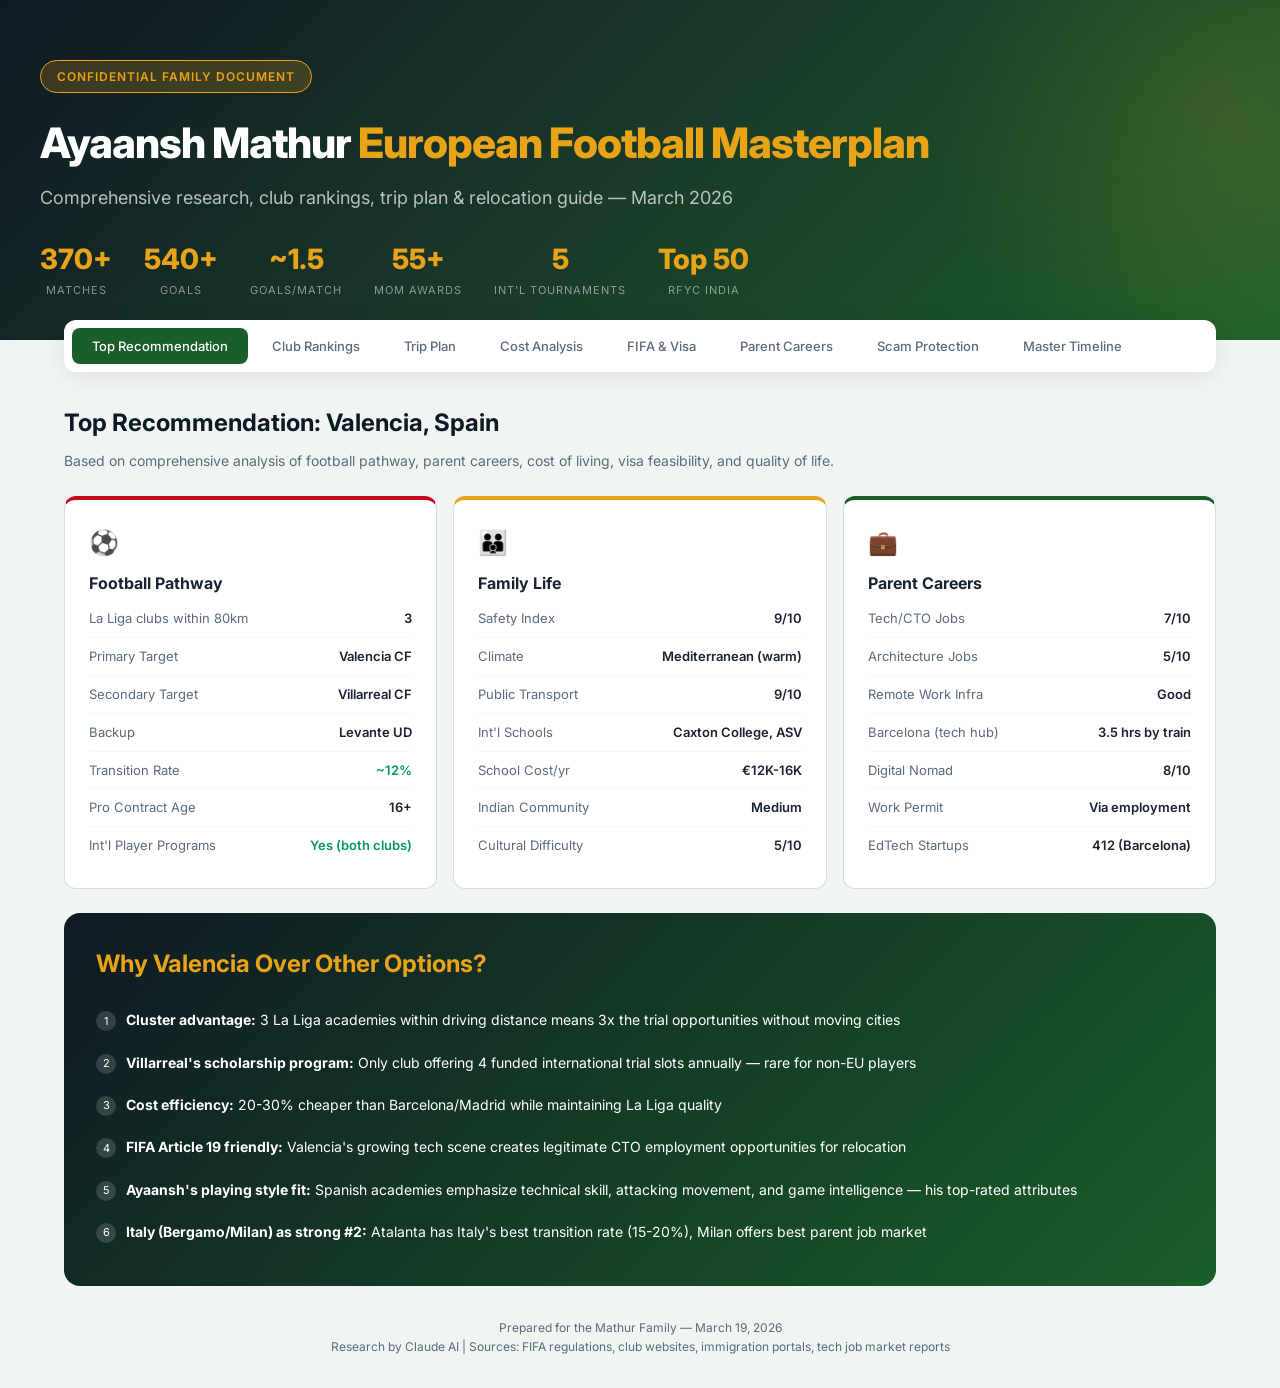
==== ayaansh-european-football-masterplan.html @ f7f243f3 "Add European Football Masterplan - comprehensive research & action plan Interactive HTML dashboard w" ====
<!DOCTYPE html>
<html lang="en">
<head>
<meta charset="UTF-8">
<meta name="viewport" content="width=device-width, initial-scale=1.0">
<title>Ayaansh Mathur - European Football Masterplan 2026</title>
<style>
  @import url('https://fonts.googleapis.com/css2?family=Inter:wght@300;400;500;600;700;800&display=swap');

  :root {
    --primary: #1a5f2a;
    --primary-light: #2d8a42;
    --accent: #e8a317;
    --accent-light: #f5c842;
    --dark: #0f1923;
    --card-bg: #ffffff;
    --bg: #f0f4f3;
    --text: #1a2332;
    --text-muted: #5a6b7d;
    --border: #d4dde6;
    --spain: #c60b1e;
    --italy: #009246;
    --tier1: #1a5f2a;
    --tier2: #2563eb;
    --tier3: #7c3aed;
    --warning: #dc2626;
    --success: #059669;
  }

  * { margin: 0; padding: 0; box-sizing: border-box; }

  body {
    font-family: 'Inter', sans-serif;
    background: var(--bg);
    color: var(--text);
    line-height: 1.6;
  }

  .hero {
    background: linear-gradient(135deg, var(--dark) 0%, #1a3a2a 50%, var(--primary) 100%);
    color: white;
    padding: 60px 40px 40px;
    position: relative;
    overflow: hidden;
  }

  .hero::before {
    content: '';
    position: absolute;
    top: -50%;
    right: -20%;
    width: 600px;
    height: 600px;
    background: radial-gradient(circle, rgba(232,163,23,0.15) 0%, transparent 70%);
    border-radius: 50%;
  }

  .hero-content {
    max-width: 1200px;
    margin: 0 auto;
    position: relative;
    z-index: 1;
  }

  .hero-badge {
    display: inline-block;
    background: rgba(232,163,23,0.2);
    border: 1px solid var(--accent);
    color: var(--accent);
    padding: 6px 16px;
    border-radius: 20px;
    font-size: 12px;
    font-weight: 600;
    letter-spacing: 1px;
    text-transform: uppercase;
    margin-bottom: 16px;
  }

  .hero h1 {
    font-size: 42px;
    font-weight: 800;
    margin-bottom: 8px;
    letter-spacing: -1px;
  }

  .hero h1 span { color: var(--accent); }

  .hero-subtitle {
    font-size: 18px;
    color: rgba(255,255,255,0.7);
    margin-bottom: 24px;
  }

  .hero-stats {
    display: flex;
    gap: 32px;
    flex-wrap: wrap;
  }

  .hero-stat {
    text-align: center;
  }

  .hero-stat .number {
    font-size: 28px;
    font-weight: 800;
    color: var(--accent);
  }

  .hero-stat .label {
    font-size: 11px;
    text-transform: uppercase;
    letter-spacing: 1px;
    color: rgba(255,255,255,0.5);
  }

  .container {
    max-width: 1200px;
    margin: 0 auto;
    padding: 0 24px;
  }

  .nav-tabs {
    display: flex;
    gap: 4px;
    background: white;
    padding: 8px;
    border-radius: 12px;
    margin: -20px auto 32px;
    max-width: 1200px;
    box-shadow: 0 4px 24px rgba(0,0,0,0.08);
    overflow-x: auto;
    position: relative;
    z-index: 2;
  }

  .nav-tab {
    padding: 10px 20px;
    border-radius: 8px;
    border: none;
    background: transparent;
    cursor: pointer;
    font-family: inherit;
    font-size: 13px;
    font-weight: 500;
    color: var(--text-muted);
    white-space: nowrap;
    transition: all 0.2s;
  }

  .nav-tab:hover { background: var(--bg); }
  .nav-tab.active { background: var(--primary); color: white; }

  .tab-content { display: none; }
  .tab-content.active { display: block; }

  .section-title {
    font-size: 24px;
    font-weight: 700;
    margin-bottom: 8px;
    color: var(--dark);
  }

  .section-desc {
    color: var(--text-muted);
    margin-bottom: 24px;
    font-size: 14px;
  }

  .card {
    background: var(--card-bg);
    border-radius: 12px;
    padding: 24px;
    margin-bottom: 16px;
    border: 1px solid var(--border);
    transition: box-shadow 0.2s;
  }

  .card:hover { box-shadow: 0 4px 16px rgba(0,0,0,0.06); }

  .club-card {
    display: grid;
    grid-template-columns: auto 1fr auto;
    gap: 20px;
    align-items: start;
  }

  .club-rank {
    width: 48px;
    height: 48px;
    border-radius: 12px;
    display: flex;
    align-items: center;
    justify-content: center;
    font-weight: 800;
    font-size: 20px;
    color: white;
    flex-shrink: 0;
  }

  .tier1 .club-rank { background: var(--tier1); }
  .tier2 .club-rank { background: var(--tier2); }
  .tier3 .club-rank { background: var(--tier3); }

  .club-info h3 {
    font-size: 18px;
    font-weight: 700;
    margin-bottom: 4px;
  }

  .club-meta {
    display: flex;
    gap: 16px;
    flex-wrap: wrap;
    margin-top: 8px;
  }

  .club-tag {
    font-size: 11px;
    padding: 4px 10px;
    border-radius: 6px;
    font-weight: 500;
  }

  .tag-spain { background: #fef2f2; color: var(--spain); }
  .tag-italy { background: #f0fdf4; color: var(--italy); }
  .tag-portugal { background: #eff6ff; color: #1e40af; }
  .tag-netherlands { background: #fef3c7; color: #92400e; }
  .tag-germany { background: #f5f3ff; color: #5b21b6; }

  .tag-transition { background: #ecfdf5; color: #065f46; border: 1px solid #a7f3d0; }
  .tag-fees { background: #eff6ff; color: #1e40af; border: 1px solid #bfdbfe; }
  .tag-status { background: #fefce8; color: #854d0e; border: 1px solid #fde68a; }

  .club-actions {
    display: flex;
    flex-direction: column;
    gap: 6px;
    align-items: flex-end;
  }

  .btn-contact {
    padding: 8px 16px;
    border-radius: 8px;
    border: none;
    font-size: 12px;
    font-weight: 600;
    cursor: pointer;
    font-family: inherit;
  }

  .btn-primary { background: var(--primary); color: white; }
  .btn-outline { background: transparent; border: 1px solid var(--border); color: var(--text); }

  .timeline {
    position: relative;
    padding-left: 32px;
  }

  .timeline::before {
    content: '';
    position: absolute;
    left: 11px;
    top: 0;
    bottom: 0;
    width: 2px;
    background: var(--border);
  }

  .timeline-item {
    position: relative;
    margin-bottom: 24px;
    padding: 16px 20px;
    background: white;
    border-radius: 10px;
    border: 1px solid var(--border);
  }

  .timeline-item::before {
    content: '';
    position: absolute;
    left: -27px;
    top: 20px;
    width: 12px;
    height: 12px;
    border-radius: 50%;
    background: var(--primary);
    border: 2px solid white;
    box-shadow: 0 0 0 2px var(--primary);
  }

  .timeline-item.current::before { background: var(--accent); box-shadow: 0 0 0 2px var(--accent); }
  .timeline-item.future::before { background: var(--border); box-shadow: 0 0 0 2px var(--border); }

  .timeline-date {
    font-size: 11px;
    font-weight: 600;
    color: var(--primary);
    text-transform: uppercase;
    letter-spacing: 1px;
    margin-bottom: 4px;
  }

  .timeline-item.current .timeline-date { color: var(--accent); }

  .trip-day {
    display: grid;
    grid-template-columns: 80px 1fr;
    gap: 16px;
    padding: 12px 0;
    border-bottom: 1px solid #f0f0f0;
  }

  .trip-day:last-child { border-bottom: none; }

  .day-label {
    font-weight: 700;
    font-size: 13px;
    color: var(--primary);
  }

  .day-label.spain { color: var(--spain); }
  .day-label.italy { color: var(--italy); }

  .comparison-grid {
    display: grid;
    grid-template-columns: repeat(auto-fit, minmax(300px, 1fr));
    gap: 16px;
  }

  .comparison-card {
    background: white;
    border-radius: 12px;
    padding: 24px;
    border: 1px solid var(--border);
  }

  .comparison-card h3 {
    font-size: 16px;
    margin-bottom: 4px;
  }

  .comparison-card .country-flag {
    font-size: 24px;
    margin-bottom: 8px;
  }

  .metric-row {
    display: flex;
    justify-content: space-between;
    padding: 8px 0;
    border-bottom: 1px solid #f8f8f8;
    font-size: 13px;
  }

  .metric-row:last-child { border-bottom: none; }

  .metric-label { color: var(--text-muted); }
  .metric-value { font-weight: 600; }

  .scam-card {
    padding: 16px 20px;
    border-radius: 10px;
    margin-bottom: 12px;
  }

  .scam-red {
    background: #fef2f2;
    border-left: 4px solid #dc2626;
  }

  .scam-green {
    background: #f0fdf4;
    border-left: 4px solid #059669;
  }

  .scam-card h4 {
    font-size: 14px;
    margin-bottom: 6px;
  }

  .scam-card p { font-size: 13px; color: var(--text-muted); }

  .verdict-box {
    background: linear-gradient(135deg, var(--dark) 0%, var(--primary) 100%);
    color: white;
    padding: 32px;
    border-radius: 16px;
    margin-top: 24px;
  }

  .verdict-box h2 {
    font-size: 24px;
    margin-bottom: 16px;
    color: var(--accent);
  }

  .checklist-item {
    display: flex;
    align-items: flex-start;
    gap: 10px;
    padding: 10px 0;
    font-size: 14px;
  }

  .checklist-item .check {
    width: 20px;
    height: 20px;
    border-radius: 50%;
    background: rgba(255,255,255,0.15);
    display: flex;
    align-items: center;
    justify-content: center;
    font-size: 11px;
    flex-shrink: 0;
    margin-top: 2px;
  }

  .cost-bar {
    height: 8px;
    background: #e5e7eb;
    border-radius: 4px;
    margin-top: 4px;
    overflow: hidden;
  }

  .cost-bar-fill {
    height: 100%;
    border-radius: 4px;
    transition: width 0.5s;
  }

  .footer {
    text-align: center;
    padding: 32px;
    color: var(--text-muted);
    font-size: 12px;
  }

  @media (max-width: 768px) {
    .hero { padding: 32px 20px 24px; }
    .hero h1 { font-size: 28px; }
    .nav-tabs { margin: -16px 12px 24px; }
    .club-card { grid-template-columns: 1fr; }
    .club-actions { flex-direction: row; align-items: center; }
    .comparison-grid { grid-template-columns: 1fr; }
  }
</style>
</head>
<body>

<div class="hero">
  <div class="hero-content">
    <div class="hero-badge">Confidential Family Document</div>
    <h1>Ayaansh Mathur <span>European Football Masterplan</span></h1>
    <p class="hero-subtitle">Comprehensive research, club rankings, trip plan & relocation guide &mdash; March 2026</p>
    <div class="hero-stats">
      <div class="hero-stat"><div class="number">370+</div><div class="label">Matches</div></div>
      <div class="hero-stat"><div class="number">540+</div><div class="label">Goals</div></div>
      <div class="hero-stat"><div class="number">~1.5</div><div class="label">Goals/Match</div></div>
      <div class="hero-stat"><div class="number">55+</div><div class="label">MoM Awards</div></div>
      <div class="hero-stat"><div class="number">5</div><div class="label">Int'l Tournaments</div></div>
      <div class="hero-stat"><div class="number">Top 50</div><div class="label">RFYC India</div></div>
    </div>
  </div>
</div>

<div class="container">
  <div class="nav-tabs">
    <button class="nav-tab active" onclick="showTab('recommendation')">Top Recommendation</button>
    <button class="nav-tab" onclick="showTab('clubs')">Club Rankings</button>
    <button class="nav-tab" onclick="showTab('trip')">Trip Plan</button>
    <button class="nav-tab" onclick="showTab('costs')">Cost Analysis</button>
    <button class="nav-tab" onclick="showTab('legal')">FIFA & Visa</button>
    <button class="nav-tab" onclick="showTab('parents')">Parent Careers</button>
    <button class="nav-tab" onclick="showTab('scams')">Scam Protection</button>
    <button class="nav-tab" onclick="showTab('timeline')">Master Timeline</button>
  </div>

  <!-- TAB: RECOMMENDATION -->
  <div id="recommendation" class="tab-content active">
    <h2 class="section-title">Top Recommendation: Valencia, Spain</h2>
    <p class="section-desc">Based on comprehensive analysis of football pathway, parent careers, cost of living, visa feasibility, and quality of life.</p>

    <div class="comparison-grid">
      <div class="comparison-card" style="border-top: 4px solid var(--spain);">
        <div class="country-flag">&#9917;</div>
        <h3>Football Pathway</h3>
        <div class="metric-row"><span class="metric-label">La Liga clubs within 80km</span><span class="metric-value">3</span></div>
        <div class="metric-row"><span class="metric-label">Primary Target</span><span class="metric-value">Valencia CF</span></div>
        <div class="metric-row"><span class="metric-label">Secondary Target</span><span class="metric-value">Villarreal CF</span></div>
        <div class="metric-row"><span class="metric-label">Backup</span><span class="metric-value">Levante UD</span></div>
        <div class="metric-row"><span class="metric-label">Transition Rate</span><span class="metric-value" style="color:var(--success)">~12%</span></div>
        <div class="metric-row"><span class="metric-label">Pro Contract Age</span><span class="metric-value">16+</span></div>
        <div class="metric-row"><span class="metric-label">Int'l Player Programs</span><span class="metric-value" style="color:var(--success)">Yes (both clubs)</span></div>
      </div>

      <div class="comparison-card" style="border-top: 4px solid var(--accent);">
        <div class="country-flag">&#128106;</div>
        <h3>Family Life</h3>
        <div class="metric-row"><span class="metric-label">Safety Index</span><span class="metric-value">9/10</span></div>
        <div class="metric-row"><span class="metric-label">Climate</span><span class="metric-value">Mediterranean (warm)</span></div>
        <div class="metric-row"><span class="metric-label">Public Transport</span><span class="metric-value">9/10</span></div>
        <div class="metric-row"><span class="metric-label">Int'l Schools</span><span class="metric-value">Caxton College, ASV</span></div>
        <div class="metric-row"><span class="metric-label">School Cost/yr</span><span class="metric-value">&euro;12K-16K</span></div>
        <div class="metric-row"><span class="metric-label">Indian Community</span><span class="metric-value">Medium</span></div>
        <div class="metric-row"><span class="metric-label">Cultural Difficulty</span><span class="metric-value">5/10</span></div>
      </div>

      <div class="comparison-card" style="border-top: 4px solid var(--primary);">
        <div class="country-flag">&#128188;</div>
        <h3>Parent Careers</h3>
        <div class="metric-row"><span class="metric-label">Tech/CTO Jobs</span><span class="metric-value">7/10</span></div>
        <div class="metric-row"><span class="metric-label">Architecture Jobs</span><span class="metric-value">5/10</span></div>
        <div class="metric-row"><span class="metric-label">Remote Work Infra</span><span class="metric-value">Good</span></div>
        <div class="metric-row"><span class="metric-label">Barcelona (tech hub)</span><span class="metric-value">3.5 hrs by train</span></div>
        <div class="metric-row"><span class="metric-label">Digital Nomad</span><span class="metric-value">8/10</span></div>
        <div class="metric-row"><span class="metric-label">Work Permit</span><span class="metric-value">Via employment</span></div>
        <div class="metric-row"><span class="metric-label">EdTech Startups</span><span class="metric-value">412 (Barcelona)</span></div>
      </div>
    </div>

    <div class="verdict-box">
      <h2>Why Valencia Over Other Options?</h2>
      <div class="checklist-item"><span class="check">1</span><span><strong>Cluster advantage:</strong> 3 La Liga academies within driving distance means 3x the trial opportunities without moving cities</span></div>
      <div class="checklist-item"><span class="check">2</span><span><strong>Villarreal's scholarship program:</strong> Only club offering 4 funded international trial slots annually &mdash; rare for non-EU players</span></div>
      <div class="checklist-item"><span class="check">3</span><span><strong>Cost efficiency:</strong> 20-30% cheaper than Barcelona/Madrid while maintaining La Liga quality</span></div>
      <div class="checklist-item"><span class="check">4</span><span><strong>FIFA Article 19 friendly:</strong> Valencia's growing tech scene creates legitimate CTO employment opportunities for relocation</span></div>
      <div class="checklist-item"><span class="check">5</span><span><strong>Ayaansh's playing style fit:</strong> Spanish academies emphasize technical skill, attacking movement, and game intelligence &mdash; his top-rated attributes</span></div>
      <div class="checklist-item"><span class="check">6</span><span><strong>Italy (Bergamo/Milan) as strong #2:</strong> Atalanta has Italy's best transition rate (15-20%), Milan offers best parent job market</span></div>
    </div>
  </div>

  <!-- TAB: CLUBS -->
  <div id="clubs" class="tab-content">
    <h2 class="section-title">Club Rankings &mdash; Updated March 2026</h2>
    <p class="section-desc">Ranked by composite score: academy quality, international player acceptance, transition rate, parent career prospects, and cost of living.</p>

    <h3 style="margin: 24px 0 12px; color: var(--tier1); font-size: 14px; text-transform: uppercase; letter-spacing: 1px;">Tier 1 &mdash; Highest Priority (Target During Trip)</h3>

    <div class="card club-card tier1">
      <div class="club-rank">1</div>
      <div class="club-info">
        <h3>Valencia CF</h3>
        <p style="font-size:13px; color: var(--text-muted);">International program accepts video submissions. Tech-friendly city for father's CTO career.</p>
        <div class="club-meta">
          <span class="club-tag tag-spain">Spain</span>
          <span class="club-tag tag-transition">~12% Transition</span>
          <span class="club-tag tag-fees">Free if selected</span>
          <span class="club-tag tag-status">Status: Researching</span>
        </div>
      </div>
      <div class="club-actions">
        <span class="btn-contact btn-primary">academia@valenciacf.es</span>
      </div>
    </div>

    <div class="card club-card tier1">
      <div class="club-rank">2</div>
      <div class="club-info">
        <h3>Villarreal CF <span style="font-size:12px; color:var(--accent)">NEW</span></h3>
        <p style="font-size:13px; color: var(--text-muted);">4 full scholarships annually for international trial players. Excellent 9/10 facilities.</p>
        <div class="club-meta">
          <span class="club-tag tag-spain">Spain</span>
          <span class="club-tag tag-transition">~12% Transition</span>
          <span class="club-tag tag-fees">Scholarship trials available</span>
          <span class="club-tag tag-status">Status: New</span>
        </div>
      </div>
      <div class="club-actions">
        <span class="btn-contact btn-primary">academy@villarrealcf.es</span>
      </div>
    </div>

    <div class="card club-card tier1">
      <div class="club-rank">3</div>
      <div class="club-info">
        <h3>Atalanta BC <span style="font-size:12px; color:var(--accent)">UPGRADED</span></h3>
        <p style="font-size:13px; color: var(--text-muted);">#1 youth academy in Italy. 15-20% academy-to-first-team transition &mdash; highest in Serie A. Lowest cost option.</p>
        <div class="club-meta">
          <span class="club-tag tag-italy">Italy</span>
          <span class="club-tag tag-transition">15-20% Transition!</span>
          <span class="club-tag tag-fees">Free</span>
          <span class="club-tag tag-status">Status: Researching</span>
        </div>
      </div>
      <div class="club-actions">
        <span class="btn-contact btn-primary">segreteria@atalanta.it</span>
      </div>
    </div>

    <div class="card club-card tier1">
      <div class="club-rank">4</div>
      <div class="club-info">
        <h3>Sevilla FC</h3>
        <p style="font-size:13px; color: var(--text-muted);">Sergio Ramos alma mater. Intense pressing style suits Ayaansh. Already in Initial Contact.</p>
        <div class="club-meta">
          <span class="club-tag tag-spain">Spain</span>
          <span class="club-tag tag-transition">~10% Transition</span>
          <span class="club-tag tag-fees">Free if selected</span>
          <span class="club-tag tag-status" style="background:#dcfce7; color:#166534; border-color:#86efac">Status: Initial Contact</span>
        </div>
      </div>
      <div class="club-actions">
        <span class="btn-contact btn-primary">cantera@sevillafc.es</span>
      </div>
    </div>

    <h3 style="margin: 32px 0 12px; color: var(--tier2); font-size: 14px; text-transform: uppercase; letter-spacing: 1px;">Tier 2 &mdash; High Priority</h3>

    <div class="card club-card tier2">
      <div class="club-rank">5</div>
      <div class="club-info">
        <h3>AC Milan</h3>
        <p style="font-size:13px; color: var(--text-muted);">Milan Academy India affiliate. Best parent job market in Italy (Tech: 8/10, Architecture: 8/10).</p>
        <div class="club-meta">
          <span class="club-tag tag-italy">Italy</span>
          <span class="club-tag tag-transition">~8% Transition</span>
          <span class="club-tag tag-fees">Free</span>
        </div>
      </div>
    </div>

    <div class="card club-card tier2">
      <div class="club-rank">6</div>
      <div class="club-info">
        <h3>Inter Milan</h3>
        <p style="font-size:13px; color: var(--text-muted);">Inter Academy in 15+ nations. Strong physical/vertical play suits striker profile.</p>
        <div class="club-meta">
          <span class="club-tag tag-italy">Italy</span>
          <span class="club-tag tag-transition">~10% Transition</span>
          <span class="club-tag tag-fees">Free</span>
        </div>
      </div>
    </div>

    <div class="card club-card tier2">
      <div class="club-rank">7</div>
      <div class="club-info">
        <h3>Juventus FC</h3>
        <p style="font-size:13px; color: var(--text-muted);">Global Academy Network. Next Gen (U23) pathway. Vinovo campus housing.</p>
        <div class="club-meta">
          <span class="club-tag tag-italy">Italy</span>
          <span class="club-tag tag-transition">~10% Transition</span>
          <span class="club-tag tag-fees">Free if selected</span>
        </div>
      </div>
    </div>

    <div class="card club-card tier2">
      <div class="club-rank">8</div>
      <div class="club-info">
        <h3>Real Betis <span style="font-size:12px; color:var(--accent)">NEW</span></h3>
        <p style="font-size:13px; color: var(--text-muted);">Official "Betis Tryout" program specifically designed for international players.</p>
        <div class="club-meta">
          <span class="club-tag tag-spain">Spain</span>
          <span class="club-tag tag-transition">~10% Transition</span>
          <span class="club-tag tag-fees">Tryout program available</span>
        </div>
      </div>
    </div>

    <h3 style="margin: 32px 0 12px; color: var(--tier3); font-size: 14px; text-transform: uppercase; letter-spacing: 1px;">Tier 3 &mdash; Medium Priority (Backup)</h3>

    <div class="card club-card tier3">
      <div class="club-rank">9</div>
      <div class="club-info"><h3>Ajax Amsterdam</h3><p style="font-size:13px; color: var(--text-muted);">World-class academy but Netherlands visa more complex. Excellent English environment.</p><div class="club-meta"><span class="club-tag tag-netherlands">Netherlands</span></div></div>
    </div>
    <div class="card club-card tier3">
      <div class="club-rank">10</div>
      <div class="club-info"><h3>Benfica / Sporting CP</h3><p style="font-size:13px; color: var(--text-muted);">Portugal stepping stone league. Lower costs. Strong academy tradition.</p><div class="club-meta"><span class="club-tag tag-portugal">Portugal</span></div></div>
    </div>
    <div class="card club-card tier3">
      <div class="club-rank">11</div>
      <div class="club-info"><h3>Bologna FC <span style="font-size:12px; color:var(--accent)">NEW</span></h3><p style="font-size:13px; color: var(--text-muted);">Growing post-Champions League. UNESCO heritage city good for mother's career.</p><div class="club-meta"><span class="club-tag tag-italy">Italy</span></div></div>
    </div>
    <div class="card club-card tier3">
      <div class="club-rank">12</div>
      <div class="club-info"><h3>Empoli FC <span style="font-size:12px; color:var(--accent)">NEW</span></h3><p style="font-size:13px; color: var(--text-muted);">Youth-first philosophy. 15% transition rate. Near Florence (heritage architecture hub).</p><div class="club-meta"><span class="club-tag tag-italy">Italy</span></div></div>
    </div>
    <div class="card club-card tier3">
      <div class="club-rank">13</div>
      <div class="club-info"><h3>Borussia Dortmund / RB Leipzig</h3><p style="font-size:13px; color: var(--text-muted);">Excellent German development but local player rule limits non-EU squad registration.</p><div class="club-meta"><span class="club-tag tag-germany">Germany</span></div></div>
    </div>
  </div>

  <!-- TAB: TRIP -->
  <div id="trip" class="tab-content">
    <h2 class="section-title">Spain &amp; Italy Trip Plan: Mar 29 &ndash; Apr 17</h2>
    <p class="section-desc">Optimized itinerary to maximize club exposure across both countries.</p>

    <div class="card" style="border-left: 4px solid var(--spain);">
      <h3 style="margin-bottom: 16px;">Phase 1: Spain &mdash; Valencia Base (Mar 29 &ndash; Apr 10)</h3>
      <div class="trip-day"><span class="day-label spain">Mar 29-31</span><span><strong>Settle & Acclimatize.</strong> Arrive Valencia. Light training, adjust to timezone (+3.5 hrs from India). Visit Valencia CF Ciudad Deportiva area.</span></div>
      <div class="trip-day"><span class="day-label spain">Apr 1-4</span><span><strong>Valencia CF Assessment.</strong> Trial/assessment sessions. Also consider Madrid Easter Cup (Apr 2-5) if entry is possible.</span></div>
      <div class="trip-day"><span class="day-label spain">Apr 5-7</span><span><strong>Villarreal CF Trial.</strong> 40 min from Valencia. Apply for 1-week scholarship trial. World-class Ciudad Deportiva facility.</span></div>
      <div class="trip-day"><span class="day-label spain">Apr 8-9</span><span><strong>Travel to Seville.</strong> Train/flight Valencia &rarr; Seville (~2.5 hrs by plane, 4 hrs by train).</span></div>
      <div class="trip-day"><span class="day-label spain">Apr 10</span><span><strong>Sevilla FC & Real Betis.</strong> Assessment with one or both clubs (already in Initial Contact with Sevilla).</span></div>
    </div>

    <div class="card" style="border-left: 4px solid var(--italy); margin-top: 16px;">
      <h3 style="margin-bottom: 16px;">Phase 2: Italy &mdash; Milan Base (Apr 11 &ndash; Apr 17)</h3>
      <div class="trip-day"><span class="day-label italy">Apr 10-11</span><span><strong>Travel.</strong> Fly Seville &rarr; Milan (~2.5 hrs). Check into Milan accommodation.</span></div>
      <div class="trip-day"><span class="day-label italy">Apr 12-13</span><span><strong>AC Milan & Inter Milan.</strong> Assessment sessions. Leverage Milan Academy India affiliate connection for warm introduction.</span></div>
      <div class="trip-day"><span class="day-label italy">Apr 14</span><span><strong>Bergamo Day Trip.</strong> 1 hr from Milan. Visit Atalanta BC Zingonia complex for assessment/meeting.</span></div>
      <div class="trip-day"><span class="day-label italy">Apr 15-16</span><span><strong>Optional: Bologna FC.</strong> 1 hr by train from Milan. Visit if time allows.</span></div>
      <div class="trip-day"><span class="day-label italy">Apr 17</span><span><strong>Depart.</strong> Final meetings, debrief, depart from Milan.</span></div>
    </div>

    <div class="card" style="background: #fffbeb; border: 1px solid #fde68a; margin-top: 16px;">
      <h3 style="margin-bottom: 12px;">Documents to Prepare BEFORE Trip</h3>
      <div style="display: grid; grid-template-columns: 1fr 1fr; gap: 8px; font-size: 13px;">
        <div>&#9745; 2-4 min highlight reel (position-specific)</div>
        <div>&#9745; 8-12 min full-game footage</div>
        <div>&#9745; One-page Player CV with stats</div>
        <div>&#9745; Coach recommendation letters</div>
        <div>&#9745; Medical fitness certificate</div>
        <div>&#9745; Passport copies (full family)</div>
        <div>&#9745; School transcripts</div>
        <div>&#9745; Portfolio website link</div>
      </div>
    </div>
  </div>

  <!-- TAB: COSTS -->
  <div id="costs" class="tab-content">
    <h2 class="section-title">Annual Cost Comparison (Family of 3)</h2>
    <p class="section-desc">Estimated annual costs for family relocation to each destination.</p>

    <div class="comparison-grid">
      <div class="comparison-card" style="border-top: 4px solid var(--spain);">
        <h3>Valencia, Spain</h3>
        <p style="font-size:12px; color:var(--text-muted); margin-bottom: 12px;">Recommended</p>
        <div class="metric-row"><span class="metric-label">Int'l School</span><span class="metric-value">&euro;12K-16K</span></div>
        <div class="metric-row"><span class="metric-label">Housing (3BR)</span><span class="metric-value">&euro;21.6K-28.8K</span></div>
        <div class="metric-row"><span class="metric-label">Living Expenses</span><span class="metric-value">&euro;30K-42K</span></div>
        <div class="metric-row"><span class="metric-label">Academy</span><span class="metric-value" style="color:var(--success)">Free</span></div>
        <div class="metric-row"><span class="metric-label">Health Insurance</span><span class="metric-value">&euro;2.4K-3.6K</span></div>
        <div class="metric-row" style="font-weight:700; border-top: 2px solid var(--border); padding-top: 12px;"><span>TOTAL</span><span style="color: var(--primary); font-size: 18px;">&euro;66K-90K</span></div>
        <div class="cost-bar"><div class="cost-bar-fill" style="width: 68%; background: var(--spain);"></div></div>
      </div>

      <div class="comparison-card" style="border-top: 4px solid var(--italy);">
        <h3>Milan, Italy</h3>
        <p style="font-size:12px; color:var(--text-muted); margin-bottom: 12px;">Best for parent careers</p>
        <div class="metric-row"><span class="metric-label">Int'l School</span><span class="metric-value">&euro;15K-20K</span></div>
        <div class="metric-row"><span class="metric-label">Housing (3BR)</span><span class="metric-value">&euro;21.6K-30K</span></div>
        <div class="metric-row"><span class="metric-label">Living Expenses</span><span class="metric-value">&euro;33.6K-48K</span></div>
        <div class="metric-row"><span class="metric-label">Academy</span><span class="metric-value" style="color:var(--success)">Free</span></div>
        <div class="metric-row"><span class="metric-label">Health Insurance</span><span class="metric-value">&euro;2.4K-3.6K</span></div>
        <div class="metric-row" style="font-weight:700; border-top: 2px solid var(--border); padding-top: 12px;"><span>TOTAL</span><span style="color: var(--italy); font-size: 18px;">&euro;73K-102K</span></div>
        <div class="cost-bar"><div class="cost-bar-fill" style="width: 80%; background: var(--italy);"></div></div>
      </div>

      <div class="comparison-card" style="border-top: 4px solid #7c3aed;">
        <h3>Bergamo, Italy</h3>
        <p style="font-size:12px; color:var(--text-muted); margin-bottom: 12px;">Most affordable + best academy</p>
        <div class="metric-row"><span class="metric-label">Int'l School</span><span class="metric-value">&euro;12K-16K</span></div>
        <div class="metric-row"><span class="metric-label">Housing (3BR)</span><span class="metric-value">&euro;14.4K-20.4K</span></div>
        <div class="metric-row"><span class="metric-label">Living Expenses</span><span class="metric-value">&euro;28.8K-40.8K</span></div>
        <div class="metric-row"><span class="metric-label">Academy</span><span class="metric-value" style="color:var(--success)">Free</span></div>
        <div class="metric-row"><span class="metric-label">Health Insurance</span><span class="metric-value">&euro;2K-3K</span></div>
        <div class="metric-row" style="font-weight:700; border-top: 2px solid var(--border); padding-top: 12px;"><span>TOTAL</span><span style="color: #7c3aed; font-size: 18px;">&euro;58K-81K</span></div>
        <div class="cost-bar"><div class="cost-bar-fill" style="width: 58%; background: #7c3aed;"></div></div>
      </div>
    </div>

    <div class="card" style="margin-top: 16px; background: #f0f9ff; border-color: #bae6fd;">
      <h4 style="margin-bottom: 8px;">Investment Perspective</h4>
      <p style="font-size: 13px; color: var(--text-muted);">At &euro;66K-90K/year for 3 years in Valencia = &euro;200K-270K total investment. A professional contract in La Liga starts at ~&euro;100K-300K/year for young players, with top performers earning &euro;1M+ within 5 years. The ROI timeline is 5-8 years from contract signing. Compare this with Indian ISL salaries of &euro;30K-100K/year with limited growth potential.</p>
    </div>
  </div>

  <!-- TAB: LEGAL -->
  <div id="legal" class="tab-content">
    <h2 class="section-title">FIFA Regulations &amp; Visa Pathways</h2>
    <p class="section-desc">Critical legal framework for international transfer of minors under 18.</p>

    <div class="card" style="border-left: 4px solid var(--warning);">
      <h3 style="margin-bottom: 12px;">FIFA Article 19 &mdash; The Rule</h3>
      <p style="font-size: 14px;">FIFA prohibits international transfer of players under 18 years old. This is an absolute rule with only 5 narrow exceptions. Without an approved exception, no club can register Ayaansh.</p>
    </div>

    <div class="card" style="border-left: 4px solid var(--success); margin-top: 16px;">
      <h3 style="margin-bottom: 12px;">Exception #1: Parental Relocation (YOUR PATH)</h3>
      <p style="font-size: 14px; margin-bottom: 12px;">If parents move to the club's country for <strong>non-football reasons</strong> (e.g., work, career), the child can register with a local club. This is the most commonly approved exception.</p>
      <h4 style="font-size: 13px; margin-bottom: 8px;">Requirements:</h4>
      <div style="font-size: 13px; line-height: 2;">
        1. Both parents (or primary guardian) must relocate<br>
        2. Employment contracts proving career-driven move (NOT football-driven)<br>
        3. Housing proof in new country<br>
        4. School enrollment for the player<br>
        5. Health insurance documentation<br>
        6. Application to FIFA Players' Status Committee<br>
        7. International Transfer Certificate (ITC) from AIFF
      </div>
    </div>

    <div class="card" style="margin-top: 16px;">
      <h3 style="margin-bottom: 12px;">Critical: Spain's May 2025 Visa Change</h3>
      <p style="font-size: 14px;">Spain removed eligibility for student visas for sports academies in May 2025. This means you <strong>cannot</strong> get Ayaansh a student visa to attend a football academy. The ONLY viable route is parent employment-based relocation, which then triggers the FIFA Article 19 exception naturally.</p>
    </div>

    <div class="comparison-grid" style="margin-top: 16px;">
      <div class="comparison-card">
        <h3>Spain Visa</h3>
        <div class="metric-row"><span class="metric-label">Type</span><span class="metric-value">Work permit + family</span></div>
        <div class="metric-row"><span class="metric-label">Processing</span><span class="metric-value">45-90 days</span></div>
        <div class="metric-row"><span class="metric-label">Residency</span><span class="metric-value">After 5 years</span></div>
        <div class="metric-row"><span class="metric-label">Financial Proof</span><span class="metric-value">Required</span></div>
      </div>
      <div class="comparison-card">
        <h3>Italy Visa</h3>
        <div class="metric-row"><span class="metric-label">Type</span><span class="metric-value">Work permit + family reunification</span></div>
        <div class="metric-row"><span class="metric-label">Processing</span><span class="metric-value">60-90 days</span></div>
        <div class="metric-row"><span class="metric-label">Minor Exemption</span><span class="metric-value" style="color:var(--success)">Yes (no 2yr wait)</span></div>
        <div class="metric-row"><span class="metric-label">Income Required</span><span class="metric-value">&euro;6,700+/yr base</span></div>
      </div>
    </div>
  </div>

  <!-- TAB: PARENTS -->
  <div id="parents" class="tab-content">
    <h2 class="section-title">Parent Career Opportunities by Destination</h2>
    <p class="section-desc">Analysis of job markets for CTO/EdTech and Conservation Architecture roles.</p>

    <div class="card">
      <h3 style="margin-bottom: 16px;">Father: CTO / EdTech Technology Leader</h3>
      <div class="comparison-grid">
        <div class="comparison-card" style="border-top: 3px solid var(--spain);">
          <h4>Valencia / Barcelona, Spain</h4>
          <div class="metric-row"><span class="metric-label">Tech Rating</span><span class="metric-value">7/10</span></div>
          <div class="metric-row"><span class="metric-label">EdTech Startups</span><span class="metric-value">412 (Barcelona)</span></div>
          <div class="metric-row"><span class="metric-label">Remote Work</span><span class="metric-value">Excellent</span></div>
          <div class="metric-row"><span class="metric-label">Salary Range</span><span class="metric-value">&euro;80K-150K</span></div>
        </div>
        <div class="comparison-card" style="border-top: 3px solid var(--italy);">
          <h4>Milan, Italy</h4>
          <div class="metric-row"><span class="metric-label">Tech Rating</span><span class="metric-value">8/10</span></div>
          <div class="metric-row"><span class="metric-label">Digital Nomad</span><span class="metric-value">9/10</span></div>
          <div class="metric-row"><span class="metric-label">Remote Work</span><span class="metric-value">Excellent</span></div>
          <div class="metric-row"><span class="metric-label">Salary Range</span><span class="metric-value">&euro;90K-160K</span></div>
        </div>
      </div>
    </div>

    <div class="card" style="margin-top: 16px;">
      <h3 style="margin-bottom: 16px;">Mother: Conservation Architect</h3>
      <div class="comparison-grid">
        <div class="comparison-card" style="border-top: 3px solid var(--italy);">
          <h4>Italy (Florence/Milan/Bologna)</h4>
          <div class="metric-row"><span class="metric-label">Heritage Rating</span><span class="metric-value">8-9/10</span></div>
          <div class="metric-row"><span class="metric-label">UNESCO Sites</span><span class="metric-value">59 (most in world)</span></div>
          <div class="metric-row"><span class="metric-label">Opportunities</span><span class="metric-value">Excellent</span></div>
          <div class="metric-row"><span class="metric-label">Key Focus</span><span class="metric-value">Historic preservation, restoration</span></div>
        </div>
        <div class="comparison-card" style="border-top: 3px solid var(--spain);">
          <h4>Spain (Valencia/Seville)</h4>
          <div class="metric-row"><span class="metric-label">Heritage Rating</span><span class="metric-value">5-6/10</span></div>
          <div class="metric-row"><span class="metric-label">UNESCO Sites</span><span class="metric-value">50</span></div>
          <div class="metric-row"><span class="metric-label">Opportunities</span><span class="metric-value">Moderate</span></div>
          <div class="metric-row"><span class="metric-label">Key Focus</span><span class="metric-value">UNESCO sites, Calatrava works</span></div>
        </div>
      </div>
      <p style="font-size:13px; color: var(--text-muted); margin-top: 12px; padding: 12px; background: #f0fdf4; border-radius: 8px;"><strong>Key Insight:</strong> Italy is significantly better for mother's career. If football pathway points to Spain but mother's career matters, consider: father takes remote CTO role (Barcelona-based company, living in Valencia), mother explores EU-wide conservation opportunities with Italian firms.</p>
    </div>
  </div>

  <!-- TAB: SCAMS -->
  <div id="scams" class="tab-content">
    <h2 class="section-title">Scam Protection Guide</h2>
    <p class="section-desc">Critical awareness for Indian families seeking European football opportunities. Scammers heavily target Indian families.</p>

    <h3 style="margin: 16px 0 12px; color: var(--warning);">Red Flags &mdash; AVOID</h3>

    <div class="scam-card scam-red">
      <h4>Upfront payment requests</h4>
      <p>Legitimate clubs NEVER charge for trials. FIFA rules state inviting clubs must cover travel, accommodation, and meals for trial players.</p>
    </div>
    <div class="scam-card scam-red">
      <h4>Contact via Instagram DM, WhatsApp, or personal Gmail</h4>
      <p>Real clubs only contact through official email (@villarrealcf.es, @sevillafc.es). Any agent using @gmail.com or social media DMs is suspect.</p>
    </div>
    <div class="scam-card scam-red">
      <h4>"Guaranteed professional contract" promises</h4>
      <p>No one can guarantee a contract before trials. This is the #1 manipulation tactic used against Indian families.</p>
    </div>
    <div class="scam-card scam-red">
      <h4>Pressure to decide quickly or pay via Western Union/crypto</h4>
      <p>Legitimate processes take weeks/months. Urgency is a manipulation tool.</p>
    </div>
    <div class="scam-card scam-red">
      <h4>Scouts "discovering" your child on social media</h4>
      <p>Real scouts attend recognized tournaments and work through official channels, not Instagram.</p>
    </div>

    <h3 style="margin: 24px 0 12px; color: var(--success);">Green Flags &mdash; TRUST</h3>

    <div class="scam-card scam-green">
      <h4>Official club email domains</h4>
      <p>@valenciacf.es, @villarrealcf.es, @sevillafc.es, @acmilan.com, @inter.it, @atalanta.it</p>
    </div>
    <div class="scam-card scam-green">
      <h4>FIFA-licensed agents</h4>
      <p>Verify at: inside.fifa.com/transfer-system/agents &mdash; this is the ONLY official directory.</p>
    </div>
    <div class="scam-card scam-green">
      <h4>Club covers trial costs</h4>
      <p>Legitimate clubs that want to assess a player will cover travel and accommodation costs.</p>
    </div>
    <div class="scam-card scam-green">
      <h4>Established organizations with verifiable track records</h4>
      <p>FCV Football Academy, Spanish Soccer Trials, IDA Rome &mdash; all have verifiable histories and transparent processes.</p>
    </div>
  </div>

  <!-- TAB: TIMELINE -->
  <div id="timeline" class="tab-content">
    <h2 class="section-title">Master Timeline: March 2026 &rarr; June 2027</h2>
    <p class="section-desc">Step-by-step execution plan from today to Ayaansh joining a European academy.</p>

    <div class="timeline">
      <div class="timeline-item current">
        <div class="timeline-date">NOW &mdash; March 2026</div>
        <h4>Immediate Actions</h4>
        <p style="font-size:13px; color: var(--text-muted);">Send Ayaansh's highlight reel + CV to Valencia CF, Villarreal CF, Atalanta BC, and Real Betis. Confirm trial appointments for the trip. Prepare all travel documents.</p>
      </div>

      <div class="timeline-item current">
        <div class="timeline-date">Mar 29 &ndash; Apr 17</div>
        <h4>Spain & Italy Trial Trip</h4>
        <p style="font-size:13px; color: var(--text-muted);">Execute the trip plan. Assess 6-8 clubs. Collect feedback from coaches. Take notes on city/life quality for each location. Get written assessments where possible.</p>
      </div>

      <div class="timeline-item">
        <div class="timeline-date">April &ndash; May 2026</div>
        <h4>Evaluate & Shortlist</h4>
        <p style="font-size:13px; color: var(--text-muted);">Review all trial feedback. Rank top 2-3 clubs. Begin discussions with shortlisted clubs about formal pathway. Get clear timeline from clubs on what they need.</p>
      </div>

      <div class="timeline-item">
        <div class="timeline-date">May &ndash; July 2026</div>
        <h4>Father's Job Search</h4>
        <p style="font-size:13px; color: var(--text-muted);">Begin CTO/tech leadership job search in target country (Valencia/Barcelona for Spain, Milan for Italy). Engage recruitment agencies. Consider remote CTO roles with EU-based companies.</p>
      </div>

      <div class="timeline-item">
        <div class="timeline-date">July &ndash; September 2026</div>
        <h4>Mother's Career Exploration</h4>
        <p style="font-size:13px; color: var(--text-muted);">Research conservation architecture opportunities. Connect with EU heritage firms. Explore freelance/remote possibilities. Italy has the strongest market for this specialty.</p>
      </div>

      <div class="timeline-item future">
        <div class="timeline-date">September &ndash; November 2026</div>
        <h4>Secure Employment & Begin Visa</h4>
        <p style="font-size:13px; color: var(--text-muted);">Finalize parent employment contracts. Begin work permit application. Start gathering FIFA Article 19 documentation. Book school enrollment at target international school.</p>
      </div>

      <div class="timeline-item future">
        <div class="timeline-date">November 2026 &ndash; January 2027</div>
        <h4>FIFA & Visa Approvals</h4>
        <p style="font-size:13px; color: var(--text-muted);">Submit FIFA Article 19 exception application with full documentation package. Process family visas. Confirm academy registration with chosen club. Processing: 60-90 days.</p>
      </div>

      <div class="timeline-item future">
        <div class="timeline-date">January &ndash; March 2027</div>
        <h4>Finalize & Prepare</h4>
        <p style="font-size:13px; color: var(--text-muted);">Obtain all approvals. Finalize housing in target city. Complete school enrollment. Pack and prepare for move. Ayaansh completes current academic year in India.</p>
      </div>

      <div class="timeline-item future">
        <div class="timeline-date">April &ndash; June 2027</div>
        <h4>Family Relocates</h4>
        <p style="font-size:13px; color: var(--text-muted);">Move to target city. Ayaansh (age 14.5) joins academy. Settle into new life. Begin intensive 2-3 year development phase. Professional contract eligibility from age 16+.</p>
      </div>
    </div>

    <div class="card" style="background: linear-gradient(135deg, #0f1923 0%, #1a5f2a 100%); color: white; margin-top: 24px;">
      <h3 style="color: var(--accent); margin-bottom: 12px;">The End Goal</h3>
      <p style="font-size: 14px; opacity: 0.9;">By 2029-2030, Ayaansh (age 17-18) secures a professional contract with a European club. From there, the pathway opens to first-team football, transfers to bigger leagues, and ultimately &mdash; competing in the UEFA Champions League. The initial investment of &euro;200K-270K over 3 years is recovered within 2-3 years of a professional contract.</p>
    </div>
  </div>

</div>

<div class="footer">
  <p>Prepared for the Mathur Family &mdash; March 19, 2026</p>
  <p>Research by Claude AI | Sources: FIFA regulations, club websites, immigration portals, tech job market reports</p>
</div>

<script>
function showTab(tabId) {
  document.querySelectorAll('.tab-content').forEach(t => t.classList.remove('active'));
  document.querySelectorAll('.nav-tab').forEach(t => t.classList.remove('active'));
  document.getElementById(tabId).classList.add('active');
  event.target.classList.add('active');
}
</script>
</body>
</html>
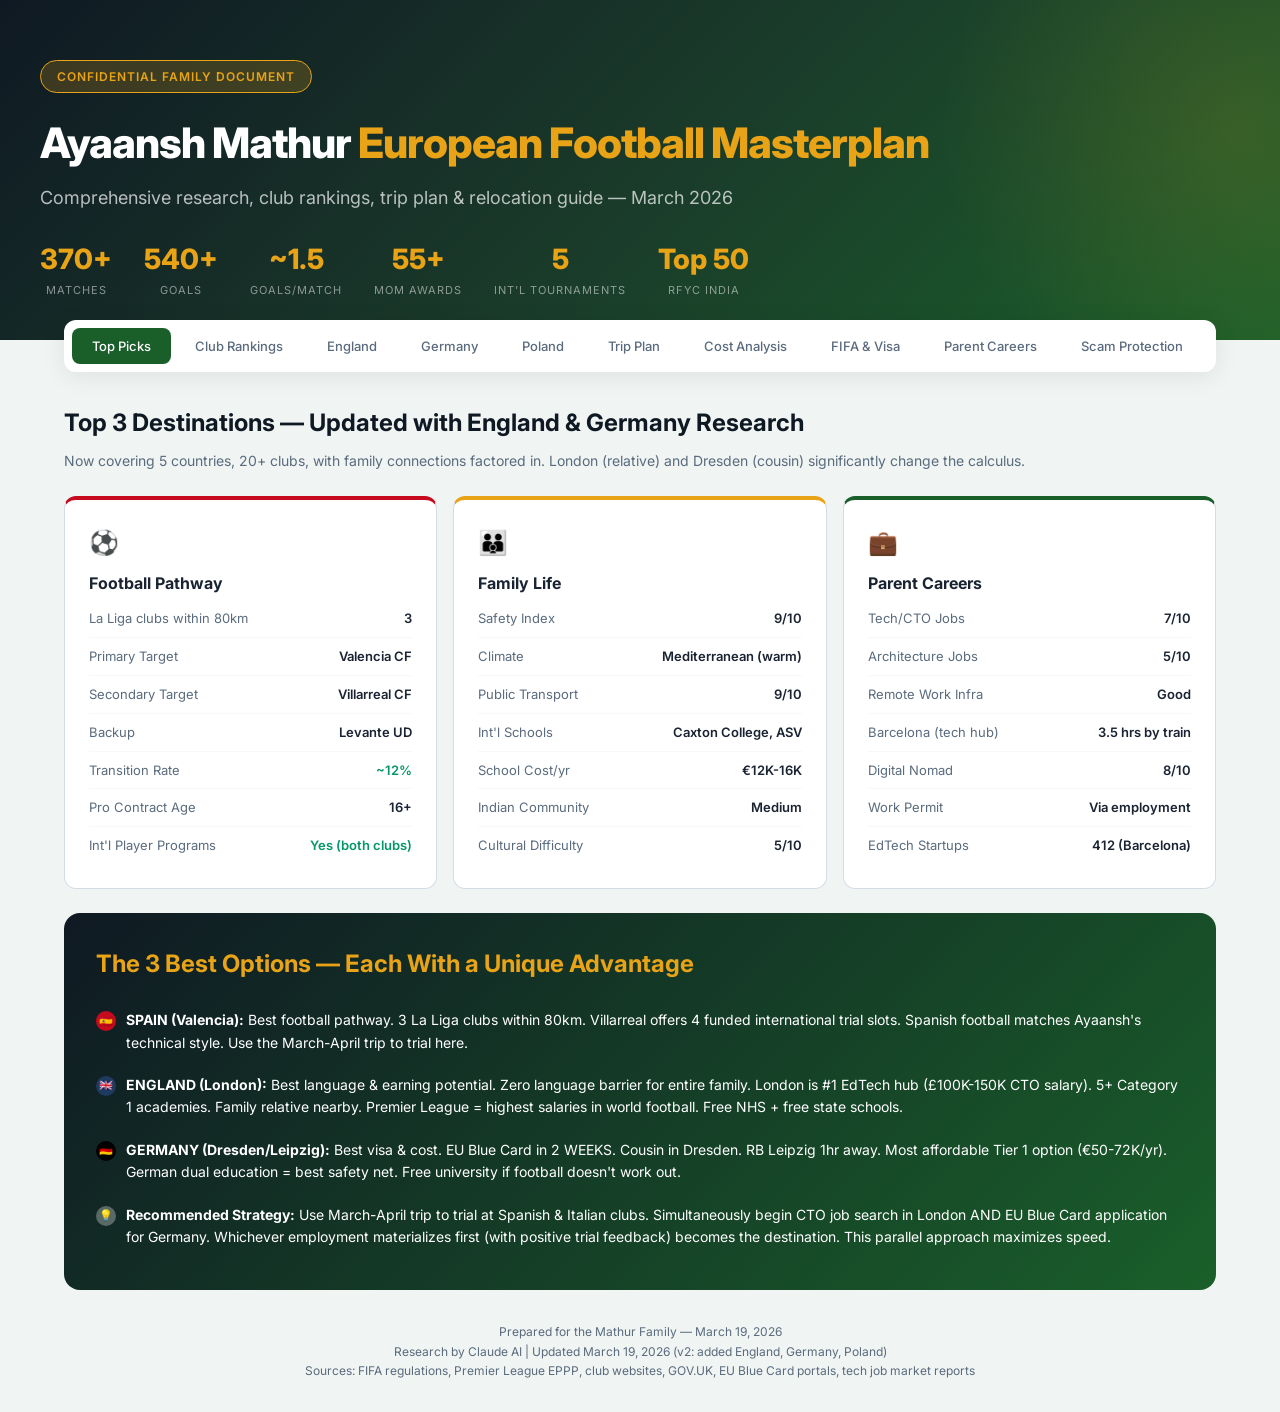
==== commit a9a08dea: "Update masterplan with England, Germany & Poland research Expanded from 3 countries to 5 with 11 new" ====
--- a/ayaansh-european-football-masterplan.html
+++ b/ayaansh-european-football-masterplan.html
@@ -25,6 +25,9 @@
     --tier3: #7c3aed;
     --warning: #dc2626;
     --success: #059669;
+    --england: #1e3a5f;
+    --germany: #000000;
+    --poland: #dc143c;
   }
 
   * { margin: 0; padding: 0; box-sizing: border-box; }
@@ -227,6 +230,8 @@
   .tag-portugal { background: #eff6ff; color: #1e40af; }
   .tag-netherlands { background: #fef3c7; color: #92400e; }
   .tag-germany { background: #f5f3ff; color: #5b21b6; }
+  .tag-england { background: #eff6ff; color: #1e3a5f; }
+  .tag-poland { background: #fff1f2; color: #9f1239; }
 
   .tag-transition { background: #ecfdf5; color: #065f46; border: 1px solid #a7f3d0; }
   .tag-fees { background: #eff6ff; color: #1e40af; border: 1px solid #bfdbfe; }
@@ -467,8 +472,11 @@
 
 <div class="container">
   <div class="nav-tabs">
-    <button class="nav-tab active" onclick="showTab('recommendation')">Top Recommendation</button>
+    <button class="nav-tab active" onclick="showTab('recommendation')">Top Picks</button>
     <button class="nav-tab" onclick="showTab('clubs')">Club Rankings</button>
+    <button class="nav-tab" onclick="showTab('england')">England</button>
+    <button class="nav-tab" onclick="showTab('germany')">Germany</button>
+    <button class="nav-tab" onclick="showTab('poland')">Poland</button>
     <button class="nav-tab" onclick="showTab('trip')">Trip Plan</button>
     <button class="nav-tab" onclick="showTab('costs')">Cost Analysis</button>
     <button class="nav-tab" onclick="showTab('legal')">FIFA & Visa</button>
@@ -479,8 +487,8 @@
 
   <!-- TAB: RECOMMENDATION -->
   <div id="recommendation" class="tab-content active">
-    <h2 class="section-title">Top Recommendation: Valencia, Spain</h2>
-    <p class="section-desc">Based on comprehensive analysis of football pathway, parent careers, cost of living, visa feasibility, and quality of life.</p>
+    <h2 class="section-title">Top 3 Destinations &mdash; Updated with England &amp; Germany Research</h2>
+    <p class="section-desc">Now covering 5 countries, 20+ clubs, with family connections factored in. London (relative) and Dresden (cousin) significantly change the calculus.</p>
 
     <div class="comparison-grid">
       <div class="comparison-card" style="border-top: 4px solid var(--spain);">
@@ -521,13 +529,11 @@
     </div>
 
     <div class="verdict-box">
-      <h2>Why Valencia Over Other Options?</h2>
-      <div class="checklist-item"><span class="check">1</span><span><strong>Cluster advantage:</strong> 3 La Liga academies within driving distance means 3x the trial opportunities without moving cities</span></div>
-      <div class="checklist-item"><span class="check">2</span><span><strong>Villarreal's scholarship program:</strong> Only club offering 4 funded international trial slots annually &mdash; rare for non-EU players</span></div>
-      <div class="checklist-item"><span class="check">3</span><span><strong>Cost efficiency:</strong> 20-30% cheaper than Barcelona/Madrid while maintaining La Liga quality</span></div>
-      <div class="checklist-item"><span class="check">4</span><span><strong>FIFA Article 19 friendly:</strong> Valencia's growing tech scene creates legitimate CTO employment opportunities for relocation</span></div>
-      <div class="checklist-item"><span class="check">5</span><span><strong>Ayaansh's playing style fit:</strong> Spanish academies emphasize technical skill, attacking movement, and game intelligence &mdash; his top-rated attributes</span></div>
-      <div class="checklist-item"><span class="check">6</span><span><strong>Italy (Bergamo/Milan) as strong #2:</strong> Atalanta has Italy's best transition rate (15-20%), Milan offers best parent job market</span></div>
+      <h2>The 3 Best Options &mdash; Each With a Unique Advantage</h2>
+      <div class="checklist-item"><span class="check" style="background:var(--spain)">&#127466;&#127480;</span><span><strong>SPAIN (Valencia):</strong> Best football pathway. 3 La Liga clubs within 80km. Villarreal offers 4 funded international trial slots. Spanish football matches Ayaansh's technical style. Use the March-April trip to trial here.</span></div>
+      <div class="checklist-item"><span class="check" style="background:var(--england)">&#127468;&#127463;</span><span><strong>ENGLAND (London):</strong> Best language &amp; earning potential. Zero language barrier for entire family. London is #1 EdTech hub (&pound;100K-150K CTO salary). 5+ Category 1 academies. Family relative nearby. Premier League = highest salaries in world football. Free NHS + free state schools.</span></div>
+      <div class="checklist-item"><span class="check" style="background:var(--germany)">&#127465;&#127466;</span><span><strong>GERMANY (Dresden/Leipzig):</strong> Best visa &amp; cost. EU Blue Card in 2 WEEKS. Cousin in Dresden. RB Leipzig 1hr away. Most affordable Tier 1 option (&euro;50-72K/yr). German dual education = best safety net. Free university if football doesn't work out.</span></div>
+      <div class="checklist-item"><span class="check" style="background:rgba(255,255,255,0.3)">&#128161;</span><span><strong>Recommended Strategy:</strong> Use March-April trip to trial at Spanish &amp; Italian clubs. Simultaneously begin CTO job search in London AND EU Blue Card application for Germany. Whichever employment materializes first (with positive trial feedback) becomes the destination. This parallel approach maximizes speed.</span></div>
     </div>
   </div>
 
@@ -536,7 +542,7 @@
     <h2 class="section-title">Club Rankings &mdash; Updated March 2026</h2>
     <p class="section-desc">Ranked by composite score: academy quality, international player acceptance, transition rate, parent career prospects, and cost of living.</p>
 
-    <h3 style="margin: 24px 0 12px; color: var(--tier1); font-size: 14px; text-transform: uppercase; letter-spacing: 1px;">Tier 1 &mdash; Highest Priority (Target During Trip)</h3>
+    <h3 style="margin: 24px 0 12px; color: var(--tier1); font-size: 14px; text-transform: uppercase; letter-spacing: 1px;">Tier 1 &mdash; Highest Priority (6 Clubs across 3 Countries)</h3>
 
     <div class="card club-card tier1">
       <div class="club-rank">1</div>
@@ -606,10 +612,40 @@
       </div>
     </div>
 
+    <div class="card club-card tier1">
+      <div class="club-rank">5</div>
+      <div class="club-info">
+        <h3>Crystal Palace FC <span style="font-size:12px; color:var(--accent)">NEW &mdash; LONDON</span></h3>
+        <p style="font-size:13px; color: var(--text-muted);">Category 1 academy, South London (near family relative). English-speaking = zero language barrier. Produced Zaha, Wan-Bissaka. NHS + free state school = lowest hidden costs.</p>
+        <div class="club-meta">
+          <span class="club-tag tag-england">England</span>
+          <span class="club-tag tag-transition">~8-10% Transition</span>
+          <span class="club-tag tag-fees">Free (state-funded)</span>
+          <span class="club-tag" style="background:#dbeafe; color:#1e40af">Family nearby</span>
+        </div>
+      </div>
+      <div class="club-actions"><span class="btn-contact btn-primary">academy@cpfc.co.uk</span></div>
+    </div>
+
+    <div class="card club-card tier1">
+      <div class="club-rank">6</div>
+      <div class="club-info">
+        <h3>RB Leipzig <span style="font-size:12px; color:var(--accent)">NEW &mdash; NEAR DRESDEN</span></h3>
+        <p style="font-size:13px; color: var(--text-muted);">1 hr from cousin in Dresden. Red Bull-backed world-class NLZ. ~15% transition rate. EU Blue Card in 2 weeks for father. Dresden is 22% cheaper than Berlin. Strategy: Start at Dynamo Dresden, transfer to RB Leipzig at U16.</p>
+        <div class="club-meta">
+          <span class="club-tag tag-germany">Germany</span>
+          <span class="club-tag tag-transition">~15% Transition</span>
+          <span class="club-tag tag-fees">Free</span>
+          <span class="club-tag" style="background:#dbeafe; color:#1e40af">Cousin in Dresden</span>
+        </div>
+      </div>
+      <div class="club-actions"><span class="btn-contact btn-primary">nachwuchs@rbleipzig.com</span></div>
+    </div>
+
     <h3 style="margin: 32px 0 12px; color: var(--tier2); font-size: 14px; text-transform: uppercase; letter-spacing: 1px;">Tier 2 &mdash; High Priority</h3>
 
     <div class="card club-card tier2">
-      <div class="club-rank">5</div>
+      <div class="club-rank">7</div>
       <div class="club-info">
         <h3>AC Milan</h3>
         <p style="font-size:13px; color: var(--text-muted);">Milan Academy India affiliate. Best parent job market in Italy (Tech: 8/10, Architecture: 8/10).</p>
@@ -681,6 +717,269 @@
     <div class="card club-card tier3">
       <div class="club-rank">13</div>
       <div class="club-info"><h3>Borussia Dortmund / RB Leipzig</h3><p style="font-size:13px; color: var(--text-muted);">Excellent German development but local player rule limits non-EU squad registration.</p><div class="club-meta"><span class="club-tag tag-germany">Germany</span></div></div>
+    </div>
+  </div>
+
+  <!-- TAB: ENGLAND -->
+  <div id="england" class="tab-content">
+    <h2 class="section-title">England &mdash; The Language Advantage</h2>
+    <p class="section-desc">English-speaking environment eliminates the #1 barrier for Indian families. Family relative near London provides critical support network. London has 5+ Category 1 Premier League academies within reach.</p>
+
+    <div class="card" style="border-left: 4px solid var(--england); background: #f8fafc;">
+      <h3 style="margin-bottom: 12px; color: var(--england);">Why England Deserves Serious Consideration</h3>
+      <div style="display: grid; grid-template-columns: 1fr 1fr; gap: 16px; font-size: 13px;">
+        <div><strong>Language:</strong> No adaptation barrier &mdash; Ayaansh and family speak fluent English. Research shows language proficiency is the #1 predictor of academy integration success.</div>
+        <div><strong>Family Network:</strong> Relative near London provides housing knowledge, social support, and emergency backup &mdash; critical for a relocating family.</div>
+        <div><strong>Academy Density:</strong> 5+ Category 1 academies in London alone (Crystal Palace, Arsenal, Chelsea, Fulham, Spurs, West Ham).</div>
+        <div><strong>Father's Career:</strong> London is Europe's #1 EdTech hub (35-39% of all UK EdTech companies). CTO salary: &pound;100K-150K+.</div>
+        <div><strong>Mother's Career:</strong> Historic England, Purcell Architecture, National Trust &mdash; world-class heritage conservation market.</div>
+        <div><strong>Premier League Path:</strong> The richest league in the world. A professional contract here = highest earning potential globally.</div>
+      </div>
+    </div>
+
+    <h3 style="margin: 24px 0 12px; color: var(--england); font-size: 14px; text-transform: uppercase; letter-spacing: 1px;">Top London Academy Targets</h3>
+
+    <div class="card club-card tier1">
+      <div class="club-rank" style="background: var(--england);">1</div>
+      <div class="club-info">
+        <h3>Crystal Palace FC <span style="font-size:12px; color:var(--accent)">RECOMMENDED</span></h3>
+        <p style="font-size:13px; color: var(--text-muted);">Category 1 academy in South London (near family relative). New facility opened 2021 by Gareth Southgate. Produced Zaha, Wan-Bissaka, Gallagher. Strong track record with international youth players.</p>
+        <div class="club-meta">
+          <span class="club-tag tag-england">England</span>
+          <span class="club-tag tag-transition">~8-10% Transition</span>
+          <span class="club-tag tag-fees">Free (state-funded)</span>
+          <span class="club-tag" style="background:#dbeafe; color:#1e40af">South London</span>
+        </div>
+      </div>
+      <div class="club-actions"><span class="btn-contact btn-primary">academy@cpfc.co.uk</span></div>
+    </div>
+
+    <div class="card club-card tier1">
+      <div class="club-rank" style="background: var(--england);">2</div>
+      <div class="club-info">
+        <h3>Arsenal FC &mdash; Hale End Academy</h3>
+        <p style="font-size:13px; color: var(--text-muted);">World-class Category 1 academy. Produced Saka, Smith Rowe, Martinelli. Extremely competitive entry but strongest pathway to Premier League first team. Global scouting network.</p>
+        <div class="club-meta">
+          <span class="club-tag tag-england">England</span>
+          <span class="club-tag tag-transition">~5% Transition (elite level)</span>
+          <span class="club-tag tag-fees">Free</span>
+          <span class="club-tag" style="background:#dbeafe; color:#1e40af">North London</span>
+        </div>
+      </div>
+      <div class="club-actions"><span class="btn-contact btn-primary">academy@arsenal.co.uk</span></div>
+    </div>
+
+    <div class="card club-card tier2">
+      <div class="club-rank" style="background: var(--tier2);">3</div>
+      <div class="club-info">
+        <h3>Brentford FC <span style="font-size:12px; color:var(--accent)">HIDDEN GEM</span></h3>
+        <p style="font-size:13px; color: var(--text-muted);">Data-driven, "most caring and progressive academy." 5:1 coach-to-player ratio. Applied for Category 1 status (Sep 2025). Less saturated than Big 6 &mdash; better chances of standing out. West London.</p>
+        <div class="club-meta">
+          <span class="club-tag tag-england">England</span>
+          <span class="club-tag tag-fees">Free</span>
+          <span class="club-tag" style="background:#fef3c7; color:#92400e">Rapidly Growing</span>
+        </div>
+      </div>
+      <div class="club-actions"><span class="btn-contact btn-primary">academy@brentfordfc.com</span></div>
+    </div>
+
+    <div class="card club-card tier2">
+      <div class="club-rank" style="background: var(--tier2);">4</div>
+      <div class="club-info">
+        <h3>Chelsea FC <span style="font-size:12px; color: var(--warning);">NOTE: Transfer ban exemption</span></h3>
+        <p style="font-size:13px; color: var(--text-muted);">9-month academy transfer ban (Mar 2026) does NOT apply to international (overseas) players. This means Chelsea is actively seeking international academy talent right now. Massive academy with global reach.</p>
+        <div class="club-meta">
+          <span class="club-tag tag-england">England</span>
+          <span class="club-tag" style="background:#dcfce7; color:#166534">Int'l players EXEMPT from ban</span>
+        </div>
+      </div>
+    </div>
+
+    <div class="card" style="margin-top: 16px; border-left: 4px solid var(--accent);">
+      <h3 style="margin-bottom: 12px;">UK Visa Pathways for the Mathur Family</h3>
+      <div style="display: grid; grid-template-columns: 1fr 1fr; gap: 16px; font-size: 13px;">
+        <div>
+          <h4 style="color: var(--england);">Option 1: Skilled Worker Visa</h4>
+          <p>Father secures CTO role with UK EdTech company (min &pound;41,700/yr &mdash; CTO far exceeds). Family joins as dependents. ILR after 5 years. NHS healthcare included.</p>
+        </div>
+        <div>
+          <h4 style="color: var(--england);">Option 2: Global Talent Visa</h4>
+          <p>For "digital technology leaders." No job offer required &mdash; can start own EdTech venture. 93% approval rate for tech sector. Endorsed by Barclays Eagle Labs.</p>
+        </div>
+      </div>
+      <p style="font-size:13px; color: var(--success); margin-top: 12px; font-weight: 600;">Both pathways allow spouse unrestricted work + children attend any school (state or private) free of charge.</p>
+    </div>
+
+    <div class="card" style="margin-top: 16px; background: #eff6ff;">
+      <h3 style="margin-bottom: 8px;">British Asian Players Breaking Through</h3>
+      <p style="font-size:13px; color: var(--text-muted);">22 professional players with South Asian heritage aged 17+ in England's top 4 leagues (29% rise from 2022-23). Zidane Iqbal became first British Asian in Champions League (Man Utd, 2021). Hamza Choudhury broke through at Leicester City. Premier League launched a dedicated British South Asians in Football action plan in 2024/25.</p>
+    </div>
+
+    <div class="card" style="margin-top: 16px;">
+      <h3 style="margin-bottom: 12px;">Annual Cost: London (Crystal Palace area)</h3>
+      <div class="metric-row"><span class="metric-label">Housing (3BR South London)</span><span class="metric-value">&pound;30K-36K/yr</span></div>
+      <div class="metric-row"><span class="metric-label">School</span><span class="metric-value" style="color:var(--success)">Free (state school)</span></div>
+      <div class="metric-row"><span class="metric-label">Academy</span><span class="metric-value" style="color:var(--success)">Free (Category 1)</span></div>
+      <div class="metric-row"><span class="metric-label">Living Expenses</span><span class="metric-value">&pound;36K-48K/yr</span></div>
+      <div class="metric-row"><span class="metric-label">Healthcare</span><span class="metric-value" style="color:var(--success)">Free (NHS)</span></div>
+      <div class="metric-row" style="font-weight:700; border-top: 2px solid var(--border); padding-top: 12px;"><span>TOTAL</span><span style="color: var(--england); font-size: 18px;">&pound;66K-84K/yr (~&euro;77K-98K)</span></div>
+      <p style="font-size:12px; color:var(--text-muted); margin-top:8px;">Higher than Spain/Germany but offset by: FREE school, FREE healthcare, FREE academy, highest CTO salary (&pound;100K-150K).</p>
+    </div>
+  </div>
+
+  <!-- TAB: GERMANY -->
+  <div id="germany" class="tab-content">
+    <h2 class="section-title">Germany &mdash; The Expat-Friendly Powerhouse</h2>
+    <p class="section-desc">Germany hosts 247,000 Indian residents and issued 90,000 work visas to Indian professionals in 2025. EU Blue Card processes in 2 weeks. Ayaansh's cousin in Dresden provides a family anchor. RB Leipzig is just 1 hour from Dresden.</p>
+
+    <div class="card" style="border-left: 4px solid var(--germany); background: #fafafa;">
+      <h3 style="margin-bottom: 12px;">Why Germany is a Strong Contender</h3>
+      <div style="display: grid; grid-template-columns: 1fr 1fr; gap: 16px; font-size: 13px;">
+        <div><strong>Visa Speed:</strong> EU Blue Card processes in 2 WEEKS (vs. 60-90 days for Spain/Italy). 90,000 annual quota for Indian professionals.</div>
+        <div><strong>Family in Dresden:</strong> First cousin provides immediate support network. Dresden is 22% cheaper than Berlin.</div>
+        <div><strong>RB Leipzig:</strong> 1 hour from Dresden. One of Europe's best academies (developed Kimmich, Nkunku, Gvardiol).</div>
+        <div><strong>Dual Education:</strong> German law guarantees academic education alongside football &mdash; best risk mitigation if football career doesn't work out.</div>
+        <div><strong>Free University:</strong> If Ayaansh doesn't turn pro, German universities are free even for internationals. No wasted years.</div>
+        <div><strong>Family Benefits:</strong> Spouse can work unrestricted, no German language required. Parents/in-laws can also join (new 2024 rule).</div>
+      </div>
+    </div>
+
+    <h3 style="margin: 24px 0 12px; font-size: 14px; text-transform: uppercase; letter-spacing: 1px;">Top German Academy Targets</h3>
+
+    <div class="card club-card tier1">
+      <div class="club-rank" style="background: var(--germany);">1</div>
+      <div class="club-info">
+        <h3>RB Leipzig <span style="font-size:12px; color:var(--accent)">RECOMMENDED (1hr from Dresden)</span></h3>
+        <p style="font-size:13px; color: var(--text-muted);">Red Bull-backed world-class NLZ. Developed Kimmich, Nkunku, Gvardiol, Upamecano. Global network (Salzburg, NY, Brasil). ~15% transition rate. Residential facilities available.</p>
+        <p style="font-size:12px; color: var(--warning); margin-top:4px;"><strong>Caveat:</strong> International applications only for U16+ national team players. May need to start at Dynamo Dresden then transfer at 16.</p>
+        <div class="club-meta">
+          <span class="club-tag tag-germany">Germany</span>
+          <span class="club-tag tag-transition">~15% Transition</span>
+          <span class="club-tag tag-fees">Free</span>
+        </div>
+      </div>
+      <div class="club-actions"><span class="btn-contact btn-primary">nachwuchs@rbleipzig.com</span></div>
+    </div>
+
+    <div class="card club-card tier1">
+      <div class="club-rank" style="background: var(--germany);">2</div>
+      <div class="club-info">
+        <h3>TSG Hoffenheim <span style="font-size:12px; color:var(--accent)">HIGHEST TRANSITION IN GERMANY</span></h3>
+        <p style="font-size:13px; color: var(--text-muted);">23% academy-to-pro rate (vs. 6-8% European average). "Decoding Talent" initiative uses Footbonaut technology and cognitive testing. SAP-backed data innovation. 100+ players turned professional in past decade.</p>
+        <div class="club-meta">
+          <span class="club-tag tag-germany">Germany</span>
+          <span class="club-tag tag-transition" style="background:#dcfce7; color:#166534">23% Transition!</span>
+          <span class="club-tag tag-fees">Free</span>
+        </div>
+      </div>
+      <div class="club-actions"><span class="btn-contact btn-primary">akademie@tsg-hoffenheim.de</span></div>
+    </div>
+
+    <div class="card club-card tier2">
+      <div class="club-rank" style="background: var(--tier2);">3</div>
+      <div class="club-info">
+        <h3>SC Freiburg</h3>
+        <p style="font-size:13px; color: var(--text-muted);">Pioneer in German youth development since 1990s. Educational director specifically supports non-German player integration (language classes, mentoring). Produced G&uuml;nter, Ginter, Kehl.</p>
+        <div class="club-meta"><span class="club-tag tag-germany">Germany</span><span class="club-tag tag-transition">Strong tradition</span></div>
+      </div>
+    </div>
+
+    <div class="card club-card tier2">
+      <div class="club-rank" style="background: var(--tier2);">4</div>
+      <div class="club-info">
+        <h3>Dynamo Dresden <span style="font-size:12px; color:var(--accent)">LOCAL STEPPING STONE</span></h3>
+        <p style="font-size:13px; color: var(--text-muted);">3. Liga club but in Dresden (zero commute). Certified NLZ with scholarship program. Ideal for ages 13-15 before transferring to RB Leipzig at U16. Lowest risk entry point.</p>
+        <div class="club-meta"><span class="club-tag tag-germany">Germany</span><span class="club-tag" style="background:#fef3c7; color:#92400e">Stepping stone to RB Leipzig</span></div>
+      </div>
+    </div>
+
+    <div class="card" style="margin-top: 16px; border-left: 4px solid var(--accent);">
+      <h3 style="margin-bottom: 12px;">Dresden / Saxony: The Strategic Base</h3>
+      <div style="display: grid; grid-template-columns: 1fr 1fr; gap: 16px; font-size: 13px;">
+        <div>
+          <h4>Dresden International School (DIS)</h4>
+          <p>IB World School, 510 students from 55 nationalities. Primary Years through Diploma Programme.</p>
+        </div>
+        <div>
+          <h4>Cost of Living</h4>
+          <p>22% cheaper than Berlin. 3BR apartment: &euro;800-1,300/month. Family monthly: &euro;3,200-4,500 total.</p>
+        </div>
+        <div>
+          <h4>Tech Jobs (Silicon Saxony)</h4>
+          <p>TSMC fab arriving 2027. Growing AI/ML scene in Leipzig. Software engineering roles expanding rapidly.</p>
+        </div>
+        <div>
+          <h4>Mother's Career</h4>
+          <p>Dresden was rebuilt post-WWII &mdash; major heritage conservation city. European demand for conservation architects growing.</p>
+        </div>
+      </div>
+    </div>
+
+    <div class="card" style="margin-top: 16px;">
+      <h3 style="margin-bottom: 12px;">Annual Cost: Dresden, Germany</h3>
+      <div class="metric-row"><span class="metric-label">Int'l School (DIS)</span><span class="metric-value">&euro;12K-16K</span></div>
+      <div class="metric-row"><span class="metric-label">Housing (3BR)</span><span class="metric-value">&euro;9.6K-15.6K</span></div>
+      <div class="metric-row"><span class="metric-label">Living Expenses</span><span class="metric-value">&euro;25K-36K</span></div>
+      <div class="metric-row"><span class="metric-label">Academy</span><span class="metric-value" style="color:var(--success)">Free</span></div>
+      <div class="metric-row"><span class="metric-label">Health Insurance</span><span class="metric-value">&euro;3K-4K</span></div>
+      <div class="metric-row" style="font-weight:700; border-top: 2px solid var(--border); padding-top: 12px;"><span>TOTAL</span><span style="font-size: 18px;">&euro;50K-72K/yr</span></div>
+      <div class="cost-bar"><div class="cost-bar-fill" style="width: 50%; background: var(--germany);"></div></div>
+      <p style="font-size:12px; color:var(--success); margin-top:8px;">Most affordable option among all Tier 1 destinations.</p>
+    </div>
+
+    <div class="card" style="margin-top:16px; background: linear-gradient(135deg, #1a1a1a, #333); color: white;">
+      <h3 style="color: var(--accent); margin-bottom: 12px;">Recommended German Strategy: The Dresden Pathway</h3>
+      <p style="font-size:14px; opacity:0.9;">Age 13-15: Family relocates to Dresden (cousin support). Father gets EU Blue Card (2 weeks!). Ayaansh joins Dynamo Dresden academy. Gets integrated into German football system, learns language, builds physical base.</p>
+      <p style="font-size:14px; opacity:0.9; margin-top:8px;">Age 16+: Transfer to RB Leipzig (now eligible as local player with 3+ years in German system). Enter the Red Bull global development pipeline. Professional contract from age 16-17.</p>
+    </div>
+  </div>
+
+  <!-- TAB: POLAND -->
+  <div id="poland" class="tab-content">
+    <h2 class="section-title">Poland &mdash; The Emerging Market</h2>
+    <p class="section-desc">Growing league with 52% revenue increase. Robert Lewandowski's pathway (Lech Pozna&#324; &rarr; Dortmund &rarr; Bayern &rarr; Barcelona) proves the model. 32% cheaper than Germany.</p>
+
+    <div class="card" style="border-left: 4px solid var(--poland);">
+      <h3 style="margin-bottom: 12px;">Poland Assessment: Viable but Secondary</h3>
+      <div style="font-size: 14px;">
+        <p><strong>Strengths:</strong> Cheapest option in Europe (32% less than Germany). Ekstraklasa growing fast (52% revenue increase in 5 years). Proven pathway to top leagues (Lewandowski, Zielinski, Milik). EU Blue Card available at lower salary threshold (&euro;35,280/yr vs &euro;45,934 in Germany).</p>
+        <p style="margin-top:8px;"><strong>Weaknesses:</strong> 12th UEFA coefficient ranking (lower scouts attention). Players typically need 2 moves to reach top-5 league (Poland &rarr; mid-tier &rarr; top league). Polish language barrier. Limited international school quality outside Warsaw. Smaller Indian community. Less established parent career market (CTO: 5/10, Architecture: 4/10).</p>
+        <p style="margin-top:8px;"><strong>Verdict:</strong> Best as a backup or stepping stone option. If Ayaansh needs match time that he can't get at a top German/English/Spanish academy, a move to Lech Pozna&#324; (Lewandowski's club) at age 16+ could be a smart tactical play before moving to a bigger league.</p>
+      </div>
+    </div>
+
+    <div class="card club-card tier3" style="margin-top:16px;">
+      <div class="club-rank" style="background: var(--poland);">1</div>
+      <div class="club-info">
+        <h3>Lech Pozna&#324; <span style="font-size:12px; color:var(--accent)">LEWANDOWSKI'S CLUB</span></h3>
+        <p style="font-size:13px; color: var(--text-muted);">Robert Lewandowski started here before moving to Dortmund. Proven striker development. Active in UEFA Conference League. Growing youth investment.</p>
+        <div class="club-meta">
+          <span class="club-tag tag-poland">Poland</span>
+          <span class="club-tag tag-transition">~10% Transition</span>
+          <span class="club-tag tag-fees">Free if selected</span>
+        </div>
+      </div>
+      <div class="club-actions"><span class="btn-contact btn-primary">akademia@lechpoznan.pl</span></div>
+    </div>
+
+    <div class="card club-card tier3">
+      <div class="club-rank" style="background: var(--poland);">2</div>
+      <div class="club-info">
+        <h3>Legia Warsaw</h3>
+        <p style="font-size:13px; color: var(--text-muted);">Poland's biggest club. 15 Ekstraklasa titles. Best infrastructure. Warsaw has the best international schools and expat community in Poland.</p>
+        <div class="club-meta"><span class="club-tag tag-poland">Poland</span></div>
+      </div>
+    </div>
+
+    <div class="card" style="margin-top: 16px;">
+      <h3 style="margin-bottom: 12px;">Annual Cost: Warsaw/Pozna&#324;, Poland</h3>
+      <div class="metric-row"><span class="metric-label">Int'l School</span><span class="metric-value">&euro;8K-15K</span></div>
+      <div class="metric-row"><span class="metric-label">Housing (3BR)</span><span class="metric-value">&euro;7.2K-12K</span></div>
+      <div class="metric-row"><span class="metric-label">Living Expenses</span><span class="metric-value">&euro;18K-30K</span></div>
+      <div class="metric-row"><span class="metric-label">Academy</span><span class="metric-value" style="color:var(--success)">Free</span></div>
+      <div class="metric-row" style="font-weight:700; border-top: 2px solid var(--border); padding-top: 12px;"><span>TOTAL</span><span style="color: var(--poland); font-size: 18px;">&euro;35K-60K/yr</span></div>
+      <div class="cost-bar"><div class="cost-bar-fill" style="width: 38%; background: var(--poland);"></div></div>
+      <p style="font-size:12px; color:var(--success); margin-top:8px;">Cheapest option by far. Good if budget is a constraint.</p>
     </div>
   </div>
 
@@ -762,6 +1061,39 @@
         <div class="metric-row"><span class="metric-label">Health Insurance</span><span class="metric-value">&euro;2K-3K</span></div>
         <div class="metric-row" style="font-weight:700; border-top: 2px solid var(--border); padding-top: 12px;"><span>TOTAL</span><span style="color: #7c3aed; font-size: 18px;">&euro;58K-81K</span></div>
         <div class="cost-bar"><div class="cost-bar-fill" style="width: 58%; background: #7c3aed;"></div></div>
+      </div>
+    </div>
+
+    <div class="comparison-grid" style="margin-top:16px;">
+      <div class="comparison-card" style="border-top: 4px solid var(--england);">
+        <h3>London, England</h3>
+        <p style="font-size:12px; color:var(--text-muted); margin-bottom: 12px;">Highest earning, family nearby</p>
+        <div class="metric-row"><span class="metric-label">School</span><span class="metric-value" style="color:var(--success)">Free (state)</span></div>
+        <div class="metric-row"><span class="metric-label">Academy</span><span class="metric-value" style="color:var(--success)">Free (Cat 1)</span></div>
+        <div class="metric-row"><span class="metric-label">Housing (3BR)</span><span class="metric-value">&pound;30K-36K</span></div>
+        <div class="metric-row"><span class="metric-label">Living + Healthcare</span><span class="metric-value">&pound;36K-48K</span></div>
+        <div class="metric-row" style="font-weight:700; border-top: 2px solid var(--border); padding-top: 12px;"><span>TOTAL</span><span style="color: var(--england); font-size: 18px;">&pound;66K-84K (~&euro;77-98K)</span></div>
+        <div class="cost-bar"><div class="cost-bar-fill" style="width: 76%; background: var(--england);"></div></div>
+      </div>
+      <div class="comparison-card" style="border-top: 4px solid var(--germany);">
+        <h3>Dresden, Germany</h3>
+        <p style="font-size:12px; color:var(--text-muted); margin-bottom: 12px;">Cheapest Tier 1, cousin nearby</p>
+        <div class="metric-row"><span class="metric-label">Int'l School (DIS)</span><span class="metric-value">&euro;12K-16K</span></div>
+        <div class="metric-row"><span class="metric-label">Academy</span><span class="metric-value" style="color:var(--success)">Free</span></div>
+        <div class="metric-row"><span class="metric-label">Housing (3BR)</span><span class="metric-value">&euro;9.6K-15.6K</span></div>
+        <div class="metric-row"><span class="metric-label">Living + Insurance</span><span class="metric-value">&euro;28K-40K</span></div>
+        <div class="metric-row" style="font-weight:700; border-top: 2px solid var(--border); padding-top: 12px;"><span>TOTAL</span><span style="font-size: 18px;">&euro;50K-72K</span></div>
+        <div class="cost-bar"><div class="cost-bar-fill" style="width: 50%; background: var(--germany);"></div></div>
+      </div>
+      <div class="comparison-card" style="border-top: 4px solid var(--poland);">
+        <h3>Warsaw/Pozna&#324;, Poland</h3>
+        <p style="font-size:12px; color:var(--text-muted); margin-bottom: 12px;">Budget option, backup pathway</p>
+        <div class="metric-row"><span class="metric-label">Int'l School</span><span class="metric-value">&euro;8K-15K</span></div>
+        <div class="metric-row"><span class="metric-label">Academy</span><span class="metric-value" style="color:var(--success)">Free</span></div>
+        <div class="metric-row"><span class="metric-label">Housing (3BR)</span><span class="metric-value">&euro;7.2K-12K</span></div>
+        <div class="metric-row"><span class="metric-label">Living</span><span class="metric-value">&euro;18K-30K</span></div>
+        <div class="metric-row" style="font-weight:700; border-top: 2px solid var(--border); padding-top: 12px;"><span>TOTAL</span><span style="color: var(--poland); font-size: 18px;">&euro;35K-60K</span></div>
+        <div class="cost-bar"><div class="cost-bar-fill" style="width: 38%; background: var(--poland);"></div></div>
       </div>
     </div>
 
@@ -985,7 +1317,8 @@
 
 <div class="footer">
   <p>Prepared for the Mathur Family &mdash; March 19, 2026</p>
-  <p>Research by Claude AI | Sources: FIFA regulations, club websites, immigration portals, tech job market reports</p>
+  <p>Research by Claude AI | Updated March 19, 2026 (v2: added England, Germany, Poland)</p>
+  <p>Sources: FIFA regulations, Premier League EPPP, club websites, GOV.UK, EU Blue Card portals, tech job market reports</p>
 </div>
 
 <script>
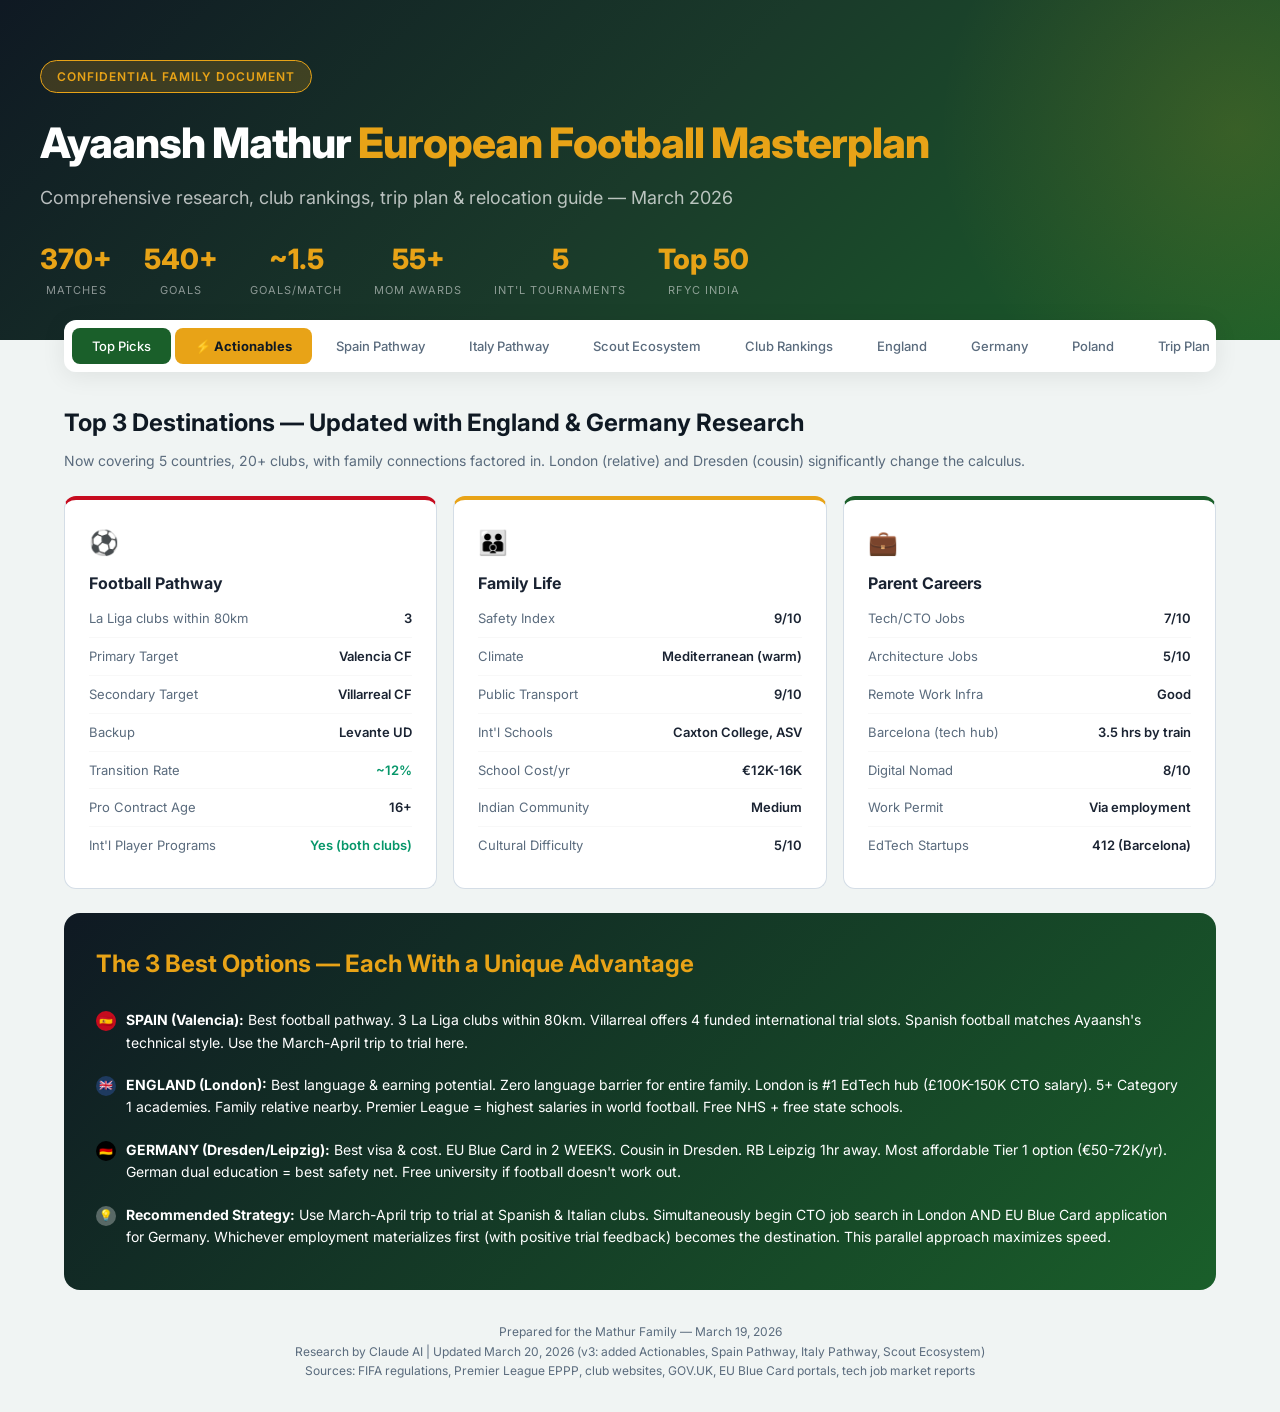
==== commit 38deac6b: "Add Actionables, Spain Pathway, Italy Pathway & Scout Ecosystem tabs v3 update: Club-by-club outreac" ====
--- a/ayaansh-european-football-masterplan.html
+++ b/ayaansh-european-football-masterplan.html
@@ -473,6 +473,10 @@
 <div class="container">
   <div class="nav-tabs">
     <button class="nav-tab active" onclick="showTab('recommendation')">Top Picks</button>
+    <button class="nav-tab" onclick="showTab('actionables')" style="background:var(--accent);color:var(--dark);font-weight:700;">&#9889; Actionables</button>
+    <button class="nav-tab" onclick="showTab('spain-pathway')">Spain Pathway</button>
+    <button class="nav-tab" onclick="showTab('italy-pathway')">Italy Pathway</button>
+    <button class="nav-tab" onclick="showTab('scouts')">Scout Ecosystem</button>
     <button class="nav-tab" onclick="showTab('clubs')">Club Rankings</button>
     <button class="nav-tab" onclick="showTab('england')">England</button>
     <button class="nav-tab" onclick="showTab('germany')">Germany</button>
@@ -534,6 +538,555 @@
       <div class="checklist-item"><span class="check" style="background:var(--england)">&#127468;&#127463;</span><span><strong>ENGLAND (London):</strong> Best language &amp; earning potential. Zero language barrier for entire family. London is #1 EdTech hub (&pound;100K-150K CTO salary). 5+ Category 1 academies. Family relative nearby. Premier League = highest salaries in world football. Free NHS + free state schools.</span></div>
       <div class="checklist-item"><span class="check" style="background:var(--germany)">&#127465;&#127466;</span><span><strong>GERMANY (Dresden/Leipzig):</strong> Best visa &amp; cost. EU Blue Card in 2 WEEKS. Cousin in Dresden. RB Leipzig 1hr away. Most affordable Tier 1 option (&euro;50-72K/yr). German dual education = best safety net. Free university if football doesn't work out.</span></div>
       <div class="checklist-item"><span class="check" style="background:rgba(255,255,255,0.3)">&#128161;</span><span><strong>Recommended Strategy:</strong> Use March-April trip to trial at Spanish &amp; Italian clubs. Simultaneously begin CTO job search in London AND EU Blue Card application for Germany. Whichever employment materializes first (with positive trial feedback) becomes the destination. This parallel approach maximizes speed.</span></div>
+    </div>
+  </div>
+
+  <!-- TAB: ACTIONABLES -->
+  <div id="actionables" class="tab-content">
+    <h2 class="section-title">&#9889; Club-by-Club Outreach Actionables</h2>
+    <p class="section-desc">Concrete steps to reach out to the top 8 clubs directly. Each card has the who, what, how, and when. Priority order based on your March 29 &ndash; April 17 trip window.</p>
+
+    <div class="card" style="background: linear-gradient(135deg, #0f1923 0%, #1a3a2a 100%); color: white; margin-bottom: 24px;">
+      <h3 style="color: var(--accent); margin-bottom: 12px;">&#128221; Before You Email ANY Club &mdash; Prepare This Package</h3>
+      <p style="font-size: 14px; opacity: 0.9; margin-bottom: 12px;">Every club expects the same set of materials. Prepare these ONCE, then customize the cover email per club:</p>
+      <div style="display:grid; grid-template-columns: repeat(auto-fit, minmax(280px, 1fr)); gap: 16px; margin-top: 12px;">
+        <div style="background:rgba(255,255,255,0.08); padding:14px; border-radius:10px;">
+          <strong style="color:var(--accent);">1. Player CV (1-page PDF)</strong>
+          <p style="font-size:13px; opacity:0.85; margin-top:6px;">Full name, DOB (Nov 13 2012), nationality, height, weight, dominant foot, current club/team, position (specify primary + secondary), achievements/tournaments, current coach name &amp; contact.</p>
+        </div>
+        <div style="background:rgba(255,255,255,0.08); padding:14px; border-radius:10px;">
+          <strong style="color:var(--accent);">2. Highlight Video (3-5 min)</strong>
+          <p style="font-size:13px; opacity:0.85; margin-top:6px;">Upload to YouTube (unlisted). Include: ball control, passing range, game intelligence moments, 1v1 situations, set pieces. Use <strong>Hudl</strong> or <strong>InStat</strong> for professional editing. Add name + position overlay.</p>
+        </div>
+        <div style="background:rgba(255,255,255,0.08); padding:14px; border-radius:10px;">
+          <strong style="color:var(--accent);">3. Full Match Video (90 min)</strong>
+          <p style="font-size:13px; opacity:0.85; margin-top:6px;">Clubs want to see decision-making under pressure, not just highlights. Record one or two full competitive matches. Upload to YouTube (unlisted). This is what separates serious applications from spam.</p>
+        </div>
+        <div style="background:rgba(255,255,255,0.08); padding:14px; border-radius:10px;">
+          <strong style="color:var(--accent);">4. Parent Cover Letter</strong>
+          <p style="font-size:13px; opacity:0.85; margin-top:6px;">Brief letter from you (father) explaining: family background, reason for relocation (YOUR careers, not football &mdash; this is critical for FIFA Article 19), your CTO role, wife's architecture career, timeline for moving to Europe.</p>
+        </div>
+      </div>
+    </div>
+
+    <h3 style="margin: 24px 0 16px; font-size: 18px; color: var(--primary);">&#127466;&#127480; SPAIN &mdash; Contact During Your Trip (Mar 29 &ndash; Apr 10)</h3>
+
+    <div class="card" style="border-left: 4px solid var(--spain);">
+      <div style="display:flex; justify-content:space-between; align-items:center; flex-wrap:wrap; gap:8px;">
+        <h3>1. Valencia CF</h3>
+        <span class="tag tag-spain">HIGHEST PRIORITY</span>
+      </div>
+      <div style="display:grid; grid-template-columns: repeat(auto-fit, minmax(260px, 1fr)); gap: 16px; margin-top: 12px;">
+        <div>
+          <strong>Who to Contact:</strong>
+          <p style="font-size:13px; color:var(--text-muted);">VCF Academy Department &mdash; <strong>academia@valenciacf.com</strong></p>
+          <p style="font-size:13px; color:var(--text-muted);">International Development Academy (IDA Valencia) &mdash; <strong>info@internationalda.com</strong></p>
+          <p style="font-size:13px; color:var(--text-muted);">Website: valenciacf.com/vcf-academy</p>
+        </div>
+        <div>
+          <strong>What to Send:</strong>
+          <p style="font-size:13px; color:var(--text-muted);">Email subject: &ldquo;International Player Trial Request &mdash; Ayaansh Mathur (DOB: Nov 2012, India)&rdquo;. Attach CV + highlight video link. Mention you will be in Valencia from Mar 29 and request a trial session or assessment day. Mention parent relocation plans (CTO role).</p>
+        </div>
+        <div>
+          <strong>When:</strong>
+          <p style="font-size:13px; color:var(--text-muted);"><span style="color:var(--warning); font-weight:600;">EMAIL BY MARCH 22 (1 week before arrival).</span> Follow up by phone 3 days later if no reply. Spanish clubs respond slowly to email &mdash; phone calls work better.</p>
+        </div>
+        <div>
+          <strong>On-Ground Action:</strong>
+          <p style="font-size:13px; color:var(--text-muted);">Visit Ciudad Deportiva de Paterna (training ground) in person. Ask to speak with academy coordinator. In Spain, showing up with the player is standard practice and taken seriously. Bring printed CV.</p>
+        </div>
+      </div>
+    </div>
+
+    <div class="card" style="border-left: 4px solid var(--spain);">
+      <div style="display:flex; justify-content:space-between; align-items:center; flex-wrap:wrap; gap:8px;">
+        <h3>2. Villarreal CF</h3>
+        <span class="tag tag-spain">HIGH PRIORITY</span>
+      </div>
+      <div style="display:grid; grid-template-columns: repeat(auto-fit, minmax(260px, 1fr)); gap: 16px; margin-top: 12px;">
+        <div>
+          <strong>Who to Contact:</strong>
+          <p style="font-size:13px; color:var(--text-muted);">Academy International Department &mdash; <strong>cantera@villarrealcf.es</strong></p>
+          <p style="font-size:13px; color:var(--text-muted);">International Academies Office &mdash; villarrealcf.es/en/academias-internacionales</p>
+          <p style="font-size:13px; color:var(--text-muted);">Also try via their India partner: <strong>Alchemy Football</strong> (alchemyfootball.com/villarreal-cf)</p>
+        </div>
+        <div>
+          <strong>What to Send:</strong>
+          <p style="font-size:13px; color:var(--text-muted);">Same package as Valencia. Villarreal offers 4 funded international trial slots per season &mdash; mention you are aware of this program. Villarreal has an existing India partnership via Alchemy Football, which gives you an advantage.</p>
+        </div>
+        <div>
+          <strong>When:</strong>
+          <p style="font-size:13px; color:var(--text-muted);"><span style="color:var(--warning); font-weight:600;">EMAIL BY MARCH 22.</span> Villarreal is only 65km from Valencia. Plan a day-trip from Valencia (1hr drive). Their academy campus in Vila-real is visitor-friendly.</p>
+        </div>
+        <div>
+          <strong>On-Ground Action:</strong>
+          <p style="font-size:13px; color:var(--text-muted);">Visit Ciudad Deportiva del Villarreal. Their academy facility is world-class (&euro;10M+ invested). Ask about the &ldquo;International Identification Programme&rdquo; which specifically scouts non-EU talent.</p>
+        </div>
+      </div>
+    </div>
+
+    <div class="card" style="border-left: 4px solid var(--spain);">
+      <div style="display:flex; justify-content:space-between; align-items:center; flex-wrap:wrap; gap:8px;">
+        <h3>3. Real Betis</h3>
+        <span class="tag tag-spain">HIGH PRIORITY</span>
+      </div>
+      <div style="display:grid; grid-template-columns: repeat(auto-fit, minmax(260px, 1fr)); gap: 16px; margin-top: 12px;">
+        <div>
+          <strong>Who to Contact:</strong>
+          <p style="font-size:13px; color:var(--text-muted);">Academy Office &mdash; <strong>cantera@realbetisbalompie.es</strong></p>
+          <p style="font-size:13px; color:var(--text-muted);">International Academy Portal &mdash; en.realbetisbalompie.es/international-academy</p>
+          <p style="font-size:13px; color:var(--text-muted);">Official Tryout Program &mdash; football-forward.com/en/betis-official-tryout-2025</p>
+        </div>
+        <div>
+          <strong>What to Send:</strong>
+          <p style="font-size:13px; color:var(--text-muted);">Betis runs an &ldquo;Official Tryout&rdquo; program for international players ages 16-23, but their cantera accepts younger players through direct contact. Email the cantera office with CV + videos. Betis is based in Seville &mdash; consider adding a 2-day Seville trip during your Spain visit.</p>
+        </div>
+        <div>
+          <strong>When:</strong>
+          <p style="font-size:13px; color:var(--text-muted);"><span style="color:var(--warning); font-weight:600;">EMAIL BY MARCH 22.</span> Seville is 5.5hrs from Valencia by train or 1hr by flight. If you can spare 2 days, visit in person. Otherwise, email-only is fine for initial contact.</p>
+        </div>
+        <div>
+          <strong>On-Ground Action:</strong>
+          <p style="font-size:13px; color:var(--text-muted);">If visiting, go to Ciudad Deportiva Luis del Sol. Betis has a rapidly growing international program (expanded to 10+ countries in 2025). Their cantera is extremely well-regarded for technical development.</p>
+        </div>
+      </div>
+    </div>
+
+    <h3 style="margin: 24px 0 16px; font-size: 18px; color: var(--italy);">&#127470;&#127481; ITALY &mdash; Contact During Your Trip (Apr 5 &ndash; Apr 17)</h3>
+
+    <div class="card" style="border-left: 4px solid var(--italy);">
+      <div style="display:flex; justify-content:space-between; align-items:center; flex-wrap:wrap; gap:8px;">
+        <h3>4. Atalanta BC</h3>
+        <span class="tag tag-italy">HIGHEST PRIORITY</span>
+      </div>
+      <div style="display:grid; grid-template-columns: repeat(auto-fit, minmax(260px, 1fr)); gap: 16px; margin-top: 12px;">
+        <div>
+          <strong>Who to Contact:</strong>
+          <p style="font-size:13px; color:var(--text-muted);">Academy Office &mdash; <strong>accademia@atalanta.it</strong></p>
+          <p style="font-size:13px; color:var(--text-muted);">Youth Sector (Settore Giovanile) &mdash; en.atalanta.it/teams/youth-academy</p>
+          <p style="font-size:13px; color:var(--text-muted);">Their Zingonia campus holds seasonal assessment camps (Sep-May).</p>
+        </div>
+        <div>
+          <strong>What to Send:</strong>
+          <p style="font-size:13px; color:var(--text-muted);">Atalanta is THE model club for youth development in Italy (&euro;250M earned from academy graduates). Email accademia@atalanta.it with CV + video links. Mention parent relocation for career reasons. Be specific about Ayaansh's position and playing style.</p>
+        </div>
+        <div>
+          <strong>When:</strong>
+          <p style="font-size:13px; color:var(--text-muted);"><span style="color:var(--warning); font-weight:600;">EMAIL BY MARCH 22.</span> Atalanta is in Bergamo (50km from Milan). Plan 2 days in Bergamo during your Italy leg. Italian clubs respond better to in-person visits than email alone.</p>
+        </div>
+        <div>
+          <strong>On-Ground Action:</strong>
+          <p style="font-size:13px; color:var(--text-muted);">Visit Centro Sportivo Bortolotti in Zingonia. This is the nerve center of Italian youth development. Ask about their seasonal assessment camps. Bring translated documents (Italian versions of CV). Consider hiring a local translator for the visit.</p>
+        </div>
+      </div>
+    </div>
+
+    <div class="card" style="border-left: 4px solid var(--italy);">
+      <div style="display:flex; justify-content:space-between; align-items:center; flex-wrap:wrap; gap:8px;">
+        <h3>5. Empoli FC</h3>
+        <span class="tag tag-italy">HIGH PRIORITY</span>
+      </div>
+      <div style="display:grid; grid-template-columns: repeat(auto-fit, minmax(260px, 1fr)); gap: 16px; margin-top: 12px;">
+        <div>
+          <strong>Who to Contact:</strong>
+          <p style="font-size:13px; color:var(--text-muted);">Empoli Football Academy (International) &mdash; <strong>info@empolifootballacademy.com</strong></p>
+          <p style="font-size:13px; color:var(--text-muted);">Website: empolifootballacademy.com</p>
+          <p style="font-size:13px; color:var(--text-muted);">Empoli&rsquo;s academy runs a dedicated international scouting program.</p>
+        </div>
+        <div>
+          <strong>What to Send:</strong>
+          <p style="font-size:13px; color:var(--text-muted);">Empoli is nicknamed &ldquo;the cradle of Italian football talent&rdquo; &mdash; they graduate more Serie A players per capita than any club. Their international scouting program actively seeks overseas talent. Send full package + mention you&rsquo;ll be in Tuscany.</p>
+        </div>
+        <div>
+          <strong>When:</strong>
+          <p style="font-size:13px; color:var(--text-muted);"><span style="color:var(--warning); font-weight:600;">EMAIL BY MARCH 22.</span> Empoli is in Tuscany (30 min from Florence). Plan a day-trip during Italy leg. The town is small and the club is very accessible.</p>
+        </div>
+        <div>
+          <strong>On-Ground Action:</strong>
+          <p style="font-size:13px; color:var(--text-muted);">Visit their academy campus. Empoli is a smaller club so the staff are more approachable. Their track record speaks for itself: Sarri, Di Lorenzo, Tonali, Bennacer all came through Empoli&rsquo;s system.</p>
+        </div>
+      </div>
+    </div>
+
+    <h3 style="margin: 24px 0 16px; font-size: 18px; color: var(--england);">&#127468;&#127463; ENGLAND &mdash; Contact Remotely (Email First, Visit Later)</h3>
+
+    <div class="card" style="border-left: 4px solid var(--england);">
+      <div style="display:flex; justify-content:space-between; align-items:center; flex-wrap:wrap; gap:8px;">
+        <h3>6. Crystal Palace FC</h3>
+        <span class="tag tag-england">HIGH PRIORITY</span>
+      </div>
+      <div style="display:grid; grid-template-columns: repeat(auto-fit, minmax(260px, 1fr)); gap: 16px; margin-top: 12px;">
+        <div>
+          <strong>Who to Contact:</strong>
+          <p style="font-size:13px; color:var(--text-muted);">Academy Admin &mdash; <strong>academy@cpfc.co.uk</strong></p>
+          <p style="font-size:13px; color:var(--text-muted);">EMC Academy (Crystal Palace partner) &mdash; admin@emc-academy.co.uk</p>
+          <p style="font-size:13px; color:var(--text-muted);">Website: cpfc.co.uk/information/academy</p>
+        </div>
+        <div>
+          <strong>Why Crystal Palace:</strong>
+          <p style="font-size:13px; color:var(--text-muted);">Category 1 academy (highest EPPP rating). London-based &mdash; your relative is nearby. Exceptional track record of graduating players to first team. Less competition for spots than Arsenal/Chelsea. Known for developing technical players.</p>
+        </div>
+        <div>
+          <strong>When:</strong>
+          <p style="font-size:13px; color:var(--text-muted);"><span style="color:var(--warning); font-weight:600;">EMAIL BY APRIL 1.</span> England pathway is parallel to Spain/Italy. No rush for in-person visit yet &mdash; first establish contact. English clubs are more email-responsive than Spanish/Italian ones.</p>
+        </div>
+        <div>
+          <strong>Process:</strong>
+          <p style="font-size:13px; color:var(--text-muted);">England clubs run structured trial days. You&rsquo;ll need to register for an assessment day. The UK requires a Skilled Worker visa or Global Talent visa &mdash; the club cannot sponsor Ayaansh directly (FIFA Article 19), so parent employment must come first.</p>
+        </div>
+      </div>
+    </div>
+
+    <div class="card" style="border-left: 4px solid var(--england);">
+      <div style="display:flex; justify-content:space-between; align-items:center; flex-wrap:wrap; gap:8px;">
+        <h3>7. Arsenal FC</h3>
+        <span class="tag tag-england">ASPIRATIONAL</span>
+      </div>
+      <div style="display:grid; grid-template-columns: repeat(auto-fit, minmax(260px, 1fr)); gap: 16px; margin-top: 12px;">
+        <div>
+          <strong>Who to Contact:</strong>
+          <p style="font-size:13px; color:var(--text-muted);">Academy Recruitment &mdash; <strong>academy@arsenal.co.uk</strong></p>
+          <p style="font-size:13px; color:var(--text-muted);">Hale End Academy website: arsenal.com/academy</p>
+          <p style="font-size:13px; color:var(--text-muted);">Arsenal runs formal ID (identification) days &mdash; register via the website.</p>
+        </div>
+        <div>
+          <strong>Why Arsenal:</strong>
+          <p style="font-size:13px; color:var(--text-muted);">The Hale End academy is arguably the best in England right now (Saka, Smith Rowe, Nketiah). Category 1 academy. London-based. If Ayaansh gets in here, the pathway to the Champions League is direct. Competition for places is intense.</p>
+        </div>
+        <div>
+          <strong>When:</strong>
+          <p style="font-size:13px; color:var(--text-muted);"><span style="color:var(--warning); font-weight:600;">EMAIL BY APRIL 1.</span> Arsenal is highly selective &mdash; they receive thousands of applications. Send the absolute best video material. A strong recommendation from a known coach or scout helps enormously.</p>
+        </div>
+        <div>
+          <strong>Realistic Expectation:</strong>
+          <p style="font-size:13px; color:var(--text-muted);">Arsenal is the hardest club on this list to break into. Include it as an aspirational target. If they invite Ayaansh for an assessment, that&rsquo;s a very strong signal. Even a rejection with feedback is valuable.</p>
+        </div>
+      </div>
+    </div>
+
+    <div class="card" style="border-left: 4px solid var(--england);">
+      <div style="display:flex; justify-content:space-between; align-items:center; flex-wrap:wrap; gap:8px;">
+        <h3>8. Brentford FC</h3>
+        <span class="tag tag-england">SMART PICK</span>
+      </div>
+      <div style="display:grid; grid-template-columns: repeat(auto-fit, minmax(260px, 1fr)); gap: 16px; margin-top: 12px;">
+        <div>
+          <strong>Who to Contact:</strong>
+          <p style="font-size:13px; color:var(--text-muted);">Academy &amp; B Team &mdash; <strong>academy@brentfordfc.com</strong></p>
+          <p style="font-size:13px; color:var(--text-muted);">Website: brentfordfc.com/en/b-team-academy</p>
+          <p style="font-size:13px; color:var(--text-muted);">Brentford&rsquo;s B Team model is unique in English football.</p>
+        </div>
+        <div>
+          <strong>Why Brentford:</strong>
+          <p style="font-size:13px; color:var(--text-muted);">Brentford uses a data-driven &ldquo;Moneyball&rdquo; approach. They don&rsquo;t have a traditional academy but run a B Team that develops players aged 17-23. For Ayaansh at 13, they&rsquo;re a future target &mdash; but establishing contact now plants the seed. London-based. Known for finding talent others miss.</p>
+        </div>
+        <div>
+          <strong>When:</strong>
+          <p style="font-size:13px; color:var(--text-muted);"><span style="color:var(--warning); font-weight:600;">EMAIL BY APRIL 15.</span> Lower urgency. Brentford is a 2-3 year play. Contact now to get on their radar. Ask about their development pathway for younger players and any partner academies.</p>
+        </div>
+        <div>
+          <strong>Strategy Note:</strong>
+          <p style="font-size:13px; color:var(--text-muted);">Brentford scouts the lower leagues and international markets obsessively. If Ayaansh joins a London-area grassroots club first, Brentford&rsquo;s scouts will naturally see him play. This is the &ldquo;trojan horse&rdquo; route into a Premier League club.</p>
+        </div>
+      </div>
+    </div>
+
+    <div class="card" style="background: linear-gradient(135deg, var(--spain) 0%, var(--italy) 100%); color: white; margin-top: 24px;">
+      <h3 style="color: var(--accent-light); margin-bottom: 12px;">&#128231; Email Template &mdash; Copy &amp; Customize</h3>
+      <div style="background:rgba(0,0,0,0.25); padding:16px; border-radius:10px; font-size:13px; font-family:monospace; line-height:1.8;">
+        Subject: International Player Trial Request &mdash; Ayaansh Mathur (DOB: Nov 2012, India)<br><br>
+        Dear [Academy Director / Youth Coordinator],<br><br>
+        I am writing to request a trial opportunity for my son, Ayaansh Mathur (born November 13, 2012), at [Club Name]&rsquo;s youth academy.<br><br>
+        Ayaansh is a [position] currently training with [current club/academy] in India. He has [mention key achievements &mdash; tournaments, selections, notable performances].<br><br>
+        Our family is planning to relocate to [Spain/Italy/England] for professional reasons &mdash; I am a Chief Technology Officer in the EdTech sector, and my wife is a conservation architect. We are exploring career opportunities in [city/region] and plan to make [country] our permanent base.<br><br>
+        We will be visiting [city] from [dates] and would welcome the opportunity for Ayaansh to participate in a trial session or assessment day during our visit.<br><br>
+        Attached: Player CV (PDF) | Highlight Video: [YouTube link] | Full Match: [YouTube link]<br><br>
+        We look forward to hearing from you.<br><br>
+        Best regards,<br>
+        Anmol Mathur<br>
+        [Phone number with country code]<br>
+        [Email address]
+      </div>
+    </div>
+  </div>
+
+  <!-- TAB: SPAIN PATHWAY -->
+  <div id="spain-pathway" class="tab-content">
+    <h2 class="section-title">&#127466;&#127480; How Spanish Football Works &mdash; The Complete Pathway</h2>
+    <p class="section-desc">Spain&rsquo;s youth system is built around &ldquo;canteras&rdquo; (quarries) &mdash; each club mines young talent through a structured age-group pyramid. Here is how it works from age 13 to professional contract.</p>
+
+    <h3 style="margin: 20px 0 12px; font-size: 16px; color: var(--spain);">Age Categories &amp; Structure</h3>
+    <div style="display:grid; grid-template-columns: repeat(auto-fit, minmax(200px, 1fr)); gap: 12px;">
+      <div class="card" style="text-align:center; border-top: 3px solid #ccc;">
+        <div style="font-size:28px;">&#9898;</div>
+        <h4>Benjam&iacute;n</h4>
+        <p style="font-size:13px; color:var(--text-muted);">Ages 8-9 &bull; 7v7 format</p>
+        <p style="font-size:12px; color:var(--text-muted);">Introduction to team play. Fun-based learning.</p>
+      </div>
+      <div class="card" style="text-align:center; border-top: 3px solid #aaa;">
+        <div style="font-size:28px;">&#9898;</div>
+        <h4>Alev&iacute;n</h4>
+        <p style="font-size:13px; color:var(--text-muted);">Ages 10-11 &bull; 7v7 format</p>
+        <p style="font-size:12px; color:var(--text-muted);">Technical foundation. Positional awareness begins.</p>
+      </div>
+      <div class="card" style="text-align:center; border-top: 3px solid var(--spain);">
+        <div style="font-size:28px;">&#127942;</div>
+        <h4>Infantil &#9668; AYAANSH IS HERE</h4>
+        <p style="font-size:13px; color:var(--text-muted);">Ages 12-13 &bull; 11v11 starts</p>
+        <p style="font-size:12px; color:var(--text-muted);">First full-field football. Critical transition year. Scouts actively watch this level. Move to 11v11 at age 13 is the biggest jump.</p>
+      </div>
+      <div class="card" style="text-align:center; border-top: 3px solid var(--tier2);">
+        <div style="font-size:28px;">&#128170;</div>
+        <h4>Cadete</h4>
+        <p style="font-size:13px; color:var(--text-muted);">Ages 14-15</p>
+        <p style="font-size:12px; color:var(--text-muted);">Physical development phase. Position specialization. Regional league competition intensifies.</p>
+      </div>
+      <div class="card" style="text-align:center; border-top: 3px solid var(--accent);">
+        <div style="font-size:28px;">&#11088;</div>
+        <h4>Juvenil (A, B, C)</h4>
+        <p style="font-size:13px; color:var(--text-muted);">Ages 16-18</p>
+        <p style="font-size:12px; color:var(--text-muted);">Elite national competition. Honor Juvenil Division is the pinnacle. First professional contracts signed at 16. This is where careers are made or broken.</p>
+      </div>
+      <div class="card" style="text-align:center; border-top: 3px solid var(--primary);">
+        <div style="font-size:28px;">&#128640;</div>
+        <h4>Filial / B Team</h4>
+        <p style="font-size:13px; color:var(--text-muted);">Ages 18-22</p>
+        <p style="font-size:12px; color:var(--text-muted);">Reserve team competing in adult leagues (Tercera RFEF / Segunda RFEF). Bridge to first team. Top talents skip this entirely.</p>
+      </div>
+    </div>
+
+    <h3 style="margin: 24px 0 12px; font-size: 16px; color: var(--spain);">The Business of Spanish Youth Football</h3>
+    <div class="comparison-grid">
+      <div class="comparison-card">
+        <h3>Revenue Model</h3>
+        <div class="metric-row"><span class="metric-label">Academy graduate transfer revenue (2025)</span><span class="metric-value" style="color:var(--success);">&euro;289M</span></div>
+        <div class="metric-row"><span class="metric-label">% of total transfer revenue from youth</span><span class="metric-value">45%</span></div>
+        <div class="metric-row"><span class="metric-label">5 years ago</span><span class="metric-value">27%</span></div>
+        <div class="metric-row"><span class="metric-label">Youth-trained players in La Liga squads</span><span class="metric-value">Growing 30%/yr</span></div>
+        <p style="font-size:12px; color:var(--text-muted); margin-top:8px;">La Liga clubs are economically incentivized to develop youth &mdash; selling academy players is their primary revenue strategy (unlike the Premier League which relies on TV money).</p>
+      </div>
+      <div class="comparison-card">
+        <h3>Why This Matters for Ayaansh</h3>
+        <div class="metric-row"><span class="metric-label">Clubs WANT young talent</span><span class="metric-value" style="color:var(--success);">Yes</span></div>
+        <div class="metric-row"><span class="metric-label">Free academy training</span><span class="metric-value" style="color:var(--success);">Yes (if selected)</span></div>
+        <div class="metric-row"><span class="metric-label">Accommodation provided</span><span class="metric-value">Some clubs (from age 14+)</span></div>
+        <div class="metric-row"><span class="metric-label">Monthly stipend</span><span class="metric-value">From age 16 (Juvenil)</span></div>
+        <p style="font-size:12px; color:var(--text-muted); margin-top:8px;">Spanish clubs don&rsquo;t charge for academy training. If Ayaansh is selected, his development is FREE. The club invests because they hope to sell him for millions later. This is the business model.</p>
+      </div>
+      <div class="comparison-card">
+        <h3>League Pyramid</h3>
+        <div class="metric-row"><span class="metric-label">Tier 1</span><span class="metric-value">La Liga (20 clubs)</span></div>
+        <div class="metric-row"><span class="metric-label">Tier 2</span><span class="metric-value">La Liga 2 (22 clubs)</span></div>
+        <div class="metric-row"><span class="metric-label">Tier 3</span><span class="metric-value">Primera RFEF</span></div>
+        <div class="metric-row"><span class="metric-label">Tier 4</span><span class="metric-value">Segunda RFEF</span></div>
+        <div class="metric-row"><span class="metric-label">Tier 5</span><span class="metric-value">Tercera RFEF</span></div>
+        <p style="font-size:12px; color:var(--text-muted); margin-top:8px;">B teams of La Liga clubs typically play in Tiers 3-5. This means Ayaansh could be playing in a professional-level league by age 18-19 even before making the first team.</p>
+      </div>
+    </div>
+
+    <div class="card" style="background: var(--dark); color: white; margin-top: 20px;">
+      <h3 style="color: var(--accent); margin-bottom: 12px;">&#128161; Key Insight: The &ldquo;Convenio&rdquo; System</h3>
+      <p style="font-size:14px; opacity:0.9;">In Spain, players under 16 cannot sign professional contracts. Instead, they sign a &ldquo;convenio de formaci&oacute;n&rdquo; (training agreement) which binds them to the club but doesn&rsquo;t pay a salary. At 16, the club offers a professional contract or releases the player. If released, the player is FREE to sign anywhere &mdash; there&rsquo;s no transfer fee owed. This means: if Ayaansh joins at 13-14, he trains for free. At 16, if the club wants to keep him, they MUST offer a professional contract with a salary. If they don&rsquo;t, he&rsquo;s free to go elsewhere. The risk is low.</p>
+    </div>
+  </div>
+
+  <!-- TAB: ITALY PATHWAY -->
+  <div id="italy-pathway" class="tab-content">
+    <h2 class="section-title">&#127470;&#127481; How Italian Football Works &mdash; The Complete Pathway</h2>
+    <p class="section-desc">Italy&rsquo;s &ldquo;Settore Giovanile&rdquo; (youth sector) is a structured pyramid culminating in the famous Primavera league. Italy produces technically excellent players with superior tactical awareness.</p>
+
+    <h3 style="margin: 20px 0 12px; font-size: 16px; color: var(--italy);">Age Categories &amp; Structure</h3>
+    <div style="display:grid; grid-template-columns: repeat(auto-fit, minmax(200px, 1fr)); gap: 12px;">
+      <div class="card" style="text-align:center; border-top: 3px solid #ccc;">
+        <div style="font-size:28px;">&#9898;</div>
+        <h4>Pulcini</h4>
+        <p style="font-size:13px; color:var(--text-muted);">Ages 8-10 (U9, U10, U11)</p>
+        <p style="font-size:12px; color:var(--text-muted);">Grassroots. 5v5 and 7v7. Fun and fundamentals.</p>
+      </div>
+      <div class="card" style="text-align:center; border-top: 3px solid #aaa;">
+        <div style="font-size:28px;">&#9898;</div>
+        <h4>Esordienti</h4>
+        <p style="font-size:13px; color:var(--text-muted);">Ages 11-12 (U12, U13)</p>
+        <p style="font-size:12px; color:var(--text-muted);">Transition to 9v9, then 11v11. Technical development intensifies.</p>
+      </div>
+      <div class="card" style="text-align:center; border-top: 3px solid var(--italy);">
+        <div style="font-size:28px;">&#127942;</div>
+        <h4>Giovanissimi &#9668; AYAANSH ENTERS HERE</h4>
+        <p style="font-size:13px; color:var(--text-muted);">Ages 13-14 (U14, U15)</p>
+        <p style="font-size:12px; color:var(--text-muted);">Full 11v11. Competitive regional leagues. This is where serious scouting begins. Academy intake is highest at this age group. FIGC registration required.</p>
+      </div>
+      <div class="card" style="text-align:center; border-top: 3px solid var(--tier2);">
+        <div style="font-size:28px;">&#128170;</div>
+        <h4>Allievi</h4>
+        <p style="font-size:13px; color:var(--text-muted);">Ages 15-16 (U16, U17)</p>
+        <p style="font-size:12px; color:var(--text-muted);">National-level competition. Campionato Allievi Nazionali. Physical and tactical maturation. First contract discussions begin.</p>
+      </div>
+      <div class="card" style="text-align:center; border-top: 3px solid var(--accent);">
+        <div style="font-size:28px;">&#11088;</div>
+        <h4>Primavera</h4>
+        <p style="font-size:13px; color:var(--text-muted);">Ages 17-19 (U19/U20)</p>
+        <p style="font-size:12px; color:var(--text-muted);">The crown jewel. Primavera 1 has 20 teams, full season (38 matches). Nationally televised. Scouts from across Europe watch. Professional contracts signed here. One overage player (20) allowed per team.</p>
+      </div>
+      <div class="card" style="text-align:center; border-top: 3px solid var(--primary);">
+        <div style="font-size:28px;">&#128640;</div>
+        <h4>First Team / Loan</h4>
+        <p style="font-size:13px; color:var(--text-muted);">Ages 19+</p>
+        <p style="font-size:12px; color:var(--text-muted);">Italy has no B-team league (unlike Spain). Players go on loan to Serie B/C clubs to gain experience. This is the &ldquo;loan army&rdquo; model. Top talents go directly to first team.</p>
+      </div>
+    </div>
+
+    <h3 style="margin: 24px 0 12px; font-size: 16px; color: var(--italy);">The Business of Italian Youth Football</h3>
+    <div class="comparison-grid">
+      <div class="comparison-card">
+        <h3>Revenue Model</h3>
+        <div class="metric-row"><span class="metric-label">Atalanta academy graduate sales</span><span class="metric-value" style="color:var(--success);">&euro;250M</span></div>
+        <div class="metric-row"><span class="metric-label">Juventus academy graduate sales</span><span class="metric-value">&euro;94M</span></div>
+        <div class="metric-row"><span class="metric-label">Decreto Crescita (tax break) status</span><span class="metric-value" style="color:var(--warning);">Expired</span></div>
+        <div class="metric-row"><span class="metric-label">Impact on clubs</span><span class="metric-value">Forced pivot to youth</span></div>
+        <p style="font-size:12px; color:var(--text-muted); margin-top:8px;">Italy&rsquo;s tax break for foreign signings expired, making imported talent more expensive. Clubs are now investing heavily in academies as a cheaper talent source. This is GOOD for Ayaansh &mdash; demand for young talent is rising.</p>
+      </div>
+      <div class="comparison-card">
+        <h3>Key Differences from Spain</h3>
+        <div class="metric-row"><span class="metric-label">B-team system</span><span class="metric-value" style="color:var(--warning);">No (loans instead)</span></div>
+        <div class="metric-row"><span class="metric-label">Max Primavera age</span><span class="metric-value">19 (U20)</span></div>
+        <div class="metric-row"><span class="metric-label">Senior contract required by</span><span class="metric-value">Age 19</span></div>
+        <div class="metric-row"><span class="metric-label">Loan system</span><span class="metric-value" style="color:var(--success);">Extensive</span></div>
+        <p style="font-size:12px; color:var(--text-muted); margin-top:8px;">In Italy, players must get a senior contract by 19 or be released. There&rsquo;s no &ldquo;B team safety net&rdquo; like in Spain. The loan system compensates: young players go to Serie B/C clubs. This means Ayaansh will be playing competitive adult football by 19 regardless.</p>
+      </div>
+      <div class="comparison-card">
+        <h3>Why Italy Works for Ayaansh</h3>
+        <div class="metric-row"><span class="metric-label">Technical style match</span><span class="metric-value" style="color:var(--success);">Excellent</span></div>
+        <div class="metric-row"><span class="metric-label">Atalanta success rate</span><span class="metric-value">Top 10 globally</span></div>
+        <div class="metric-row"><span class="metric-label">Mother&rsquo;s career (conservation)</span><span class="metric-value" style="color:var(--success);">Best in Europe</span></div>
+        <div class="metric-row"><span class="metric-label">Cost of living vs. Spain</span><span class="metric-value">Similar (slightly higher in north)</span></div>
+        <p style="font-size:12px; color:var(--text-muted); margin-top:8px;">Italian football rewards intelligence and technique over physicality &mdash; ideal for a 13-year-old who may not yet have his growth spurt. Italy is also the best market in Europe for conservation architecture.</p>
+      </div>
+    </div>
+
+    <div class="card" style="background: var(--dark); color: white; margin-top: 20px;">
+      <h3 style="color: var(--accent); margin-bottom: 12px;">&#128161; Key Insight: The Italian &ldquo;Vincolo Sportivo&rdquo; (Abolished)</h3>
+      <p style="font-size:14px; opacity:0.9;">Italy used to have a system called &ldquo;vincolo sportivo&rdquo; which bound young players to clubs indefinitely. This was abolished. Now, Italian youth contracts follow EU law: under-16 players sign training agreements (like Spain&rsquo;s convenio). At 16, clubs can offer a &ldquo;contratto di formazione&rdquo; (formation contract) for 3 years max. At 19, the player must receive a full professional contract or become a free agent. FIGC rules also require clubs to provide education support for all academy players under 18. This is legally enforced.</p>
+    </div>
+  </div>
+
+  <!-- TAB: SCOUT ECOSYSTEM -->
+  <div id="scouts" class="tab-content">
+    <h2 class="section-title">&#128373; The Scout &amp; Agency Ecosystem</h2>
+    <p class="section-desc">Understanding who the legitimate players are, how the industry works, and how to protect your family from scams while accessing real opportunities.</p>
+
+    <h3 style="margin: 20px 0 12px; font-size: 16px; color: var(--primary);">How the Football Scouting Industry Works</h3>
+    <div class="comparison-grid">
+      <div class="comparison-card">
+        <h3>The Three Channels</h3>
+        <p style="font-size:13px; color:var(--text-muted); margin-bottom: 12px;">There are exactly three ways a young player gets into a European academy:</p>
+        <div class="metric-row"><span class="metric-label"><strong>1. Direct Contact</strong></span><span class="metric-value" style="color:var(--success);">Best</span></div>
+        <p style="font-size:12px; color:var(--text-muted); margin-bottom:8px;">You email the club directly. Free. Most clubs have academy email addresses. This is what we recommend for Ayaansh.</p>
+        <div class="metric-row"><span class="metric-label"><strong>2. Licensed Agent/Scout</strong></span><span class="metric-value" style="color:var(--tier2);">Good</span></div>
+        <p style="font-size:12px; color:var(--text-muted); margin-bottom:8px;">FIFA-licensed agents who have relationships with clubs. They take a commission (typically 5-10% of future contract). Only engage AFTER a club shows interest.</p>
+        <div class="metric-row"><span class="metric-label"><strong>3. Trial Agencies</strong></span><span class="metric-value" style="color:var(--accent);">Caution</span></div>
+        <p style="font-size:12px; color:var(--text-muted);">Companies that arrange trials for a fee. Some are legitimate, many are not. Always verify independently. Never pay more than &euro;2,000 for a trial package.</p>
+      </div>
+      <div class="comparison-card">
+        <h3>The Economics</h3>
+        <p style="font-size:13px; color:var(--text-muted); margin-bottom: 12px;">Understanding money flows in youth football:</p>
+        <div class="metric-row"><span class="metric-label">Club charges you for trials</span><span class="metric-value" style="color:var(--warning);">Never legitimate</span></div>
+        <div class="metric-row"><span class="metric-label">Agent charges upfront fee</span><span class="metric-value" style="color:var(--warning);">Red flag</span></div>
+        <div class="metric-row"><span class="metric-label">Agency arranges trial (&euro;500-2K)</span><span class="metric-value">Can be legit</span></div>
+        <div class="metric-row"><span class="metric-label">Agent takes % of future contract</span><span class="metric-value" style="color:var(--success);">Standard practice</span></div>
+        <div class="metric-row"><span class="metric-label">Club covers trial costs</span><span class="metric-value" style="color:var(--success);">Best case</span></div>
+        <p style="font-size:12px; color:var(--text-muted); margin-top:8px;">Rule of thumb: A real club NEVER charges a player for a trial. If you&rsquo;re paying, you&rsquo;re paying an intermediary for access, not the club itself.</p>
+      </div>
+      <div class="comparison-card">
+        <h3>For Under-16 Players</h3>
+        <p style="font-size:13px; color:var(--text-muted); margin-bottom: 12px;">Special rules for minors:</p>
+        <div class="metric-row"><span class="metric-label">FIFA agent representation</span><span class="metric-value" style="color:var(--warning);">Not allowed under 16</span></div>
+        <div class="metric-row"><span class="metric-label">Parent as representative</span><span class="metric-value" style="color:var(--success);">Yes, always</span></div>
+        <div class="metric-row"><span class="metric-label">Agent commission on minors</span><span class="metric-value">Capped by FIFA</span></div>
+        <div class="metric-row"><span class="metric-label">Best approach for Ayaansh</span><span class="metric-value" style="color:var(--success);">Direct + agency backup</span></div>
+        <p style="font-size:12px; color:var(--text-muted); margin-top:8px;">At 13, Ayaansh doesn&rsquo;t need an agent. You (Anmol) act as his representative. If a club is interested, they deal with you directly. Only consider an agent AFTER a club makes an offer, to help negotiate contract terms.</p>
+      </div>
+    </div>
+
+    <h3 style="margin: 24px 0 12px; font-size: 16px; color: var(--primary);">Verified Legitimate Organizations</h3>
+
+    <div class="card" style="border-left: 4px solid var(--success);">
+      <div style="display:flex; justify-content:space-between; align-items:center; flex-wrap:wrap; gap:8px;">
+        <h3>&#9989; India-Based (Scouting &amp; Development)</h3>
+      </div>
+      <div style="display:grid; grid-template-columns: repeat(auto-fit, minmax(280px, 1fr)); gap: 16px; margin-top: 12px;">
+        <div>
+          <strong>AIFF (All India Football Federation)</strong>
+          <p style="font-size:13px; color:var(--text-muted);">Official national body. Runs regional scouting networks across 6 zones. Getting into AIFF&rsquo;s national youth camp gives Ayaansh visibility to European scouts who attend. Website: the-aiff.com/scouting-development</p>
+        </div>
+        <div>
+          <strong>RFYC (Reliance Foundation Young Champs)</strong>
+          <p style="font-size:13px; color:var(--text-muted);">India&rsquo;s top residential football academy. Uses AI-powered scouting (aiScout app). Players born 2012-2013 are currently being scouted for 2025/26 intake. Has partnerships with European clubs. Website: rfyoungchamps.org</p>
+        </div>
+        <div>
+          <strong>India Khelo Football (IKF)</strong>
+          <p style="font-size:13px; color:var(--text-muted);">Non-profit platform connecting grassroots talent with professional opportunities. Offers scouting certification. Can help build Ayaansh&rsquo;s profile for European visibility. Website: indiakhelofootball.com</p>
+        </div>
+        <div>
+          <strong>Alchemy Football (Villarreal India Partner)</strong>
+          <p style="font-size:13px; color:var(--text-muted);">Official Villarreal CF partner for India. This is a direct pipeline to Villarreal&rsquo;s academy. They organize trials and camps using Villarreal&rsquo;s methodology. Website: alchemyfootball.com/villarreal-cf</p>
+        </div>
+      </div>
+    </div>
+
+    <div class="card" style="border-left: 4px solid var(--tier2);">
+      <div style="display:flex; justify-content:space-between; align-items:center; flex-wrap:wrap; gap:8px;">
+        <h3>&#128310; Europe-Based (Trial Arrangement Services)</h3>
+      </div>
+      <div style="display:grid; grid-template-columns: repeat(auto-fit, minmax(280px, 1fr)); gap: 16px; margin-top: 12px;">
+        <div>
+          <strong>Elite IFM (Spain)</strong>
+          <p style="font-size:13px; color:var(--text-muted);">Claims 250+ players brought for trials, 47 signed last season. FIFA-licensed agent (Daniel Infante). Arranges trials at La Liga 1st &amp; 2nd division clubs. <strong>Verify independently before engaging.</strong> Website: eliteifm.com</p>
+        </div>
+        <div>
+          <strong>IFX Soccer (International)</strong>
+          <p style="font-size:13px; color:var(--text-muted);">20+ years experience. Manages education + football pathway. Has partnerships with PSG Academy, La Liga clubs. Combines soccer with academic programs. Good for players who want a school + football combination. Website: ifxsoccer.com</p>
+        </div>
+        <div>
+          <strong>Ertheo Education &amp; Sport (Spain)</strong>
+          <p style="font-size:13px; color:var(--text-muted);">Established agency for sports education programs. Organizes official tryouts at multiple Spanish clubs. Transparent pricing. Has verifiable track record. Website: ertheo.com/en/football-tryouts</p>
+        </div>
+        <div>
+          <strong>RD Global Sports (Spain)</strong>
+          <p style="font-size:13px; color:var(--text-muted);">Football agency specializing in bringing international players to Spanish clubs. Arranges professional trials as a &ldquo;gateway&rdquo; into club systems. Based in Spain with global reach. Website: rdglobalsports.com</p>
+        </div>
+      </div>
+    </div>
+
+    <div class="card" style="border-left: 4px solid var(--warning); background: #fff5f5;">
+      <h3 style="color: var(--warning);">&#9888; Red Flags to Watch For</h3>
+      <div style="display:grid; grid-template-columns: repeat(auto-fit, minmax(260px, 1fr)); gap: 12px; margin-top: 12px;">
+        <div>
+          <p style="font-size:13px;"><strong>&#10060; &ldquo;Guaranteed placement&rdquo;</strong> &mdash; No one can guarantee a spot at any club. If they claim this, walk away immediately.</p>
+        </div>
+        <div>
+          <p style="font-size:13px;"><strong>&#10060; Upfront fees over &euro;3,000</strong> &mdash; Legitimate trial arrangements cost &euro;500-2,000 max (covers logistics). Anything more is a scam.</p>
+        </div>
+        <div>
+          <p style="font-size:13px;"><strong>&#10060; No verifiable past placements</strong> &mdash; Ask for names of players they&rsquo;ve placed. Google those players. If you can&rsquo;t verify, it&rsquo;s fake.</p>
+        </div>
+        <div>
+          <p style="font-size:13px;"><strong>&#10060; Pressure to decide quickly</strong> &mdash; &ldquo;Only 2 spots left&rdquo; is a classic pressure tactic. Real opportunities don&rsquo;t expire overnight.</p>
+        </div>
+        <div>
+          <p style="font-size:13px;"><strong>&#10060; No FIFA license number</strong> &mdash; Every legitimate agent has a FIFA license. Ask for it. Verify at FIFA.com.</p>
+        </div>
+        <div>
+          <p style="font-size:13px;"><strong>&#10060; Contact only via WhatsApp/Instagram</strong> &mdash; Legitimate agencies have offices, websites, and official email addresses. Social media-only operations are suspect.</p>
+        </div>
+      </div>
+    </div>
+
+    <div class="verdict-box" style="margin-top: 20px;">
+      <h2>&#128161; Recommended Strategy for Ayaansh</h2>
+      <div class="checklist-item"><span class="check" style="background:var(--success)">1</span><span><strong>PRIMARY:</strong> Email all 8 clubs directly using our template. This is free and gets you straight to the decision-makers. You lose nothing by trying.</span></div>
+      <div class="checklist-item"><span class="check" style="background:var(--tier2)">2</span><span><strong>BACKUP:</strong> Contact Alchemy Football (Villarreal&rsquo;s India partner) for a structured trial pathway. They have a direct pipeline and are the most relevant India-specific option.</span></div>
+      <div class="checklist-item"><span class="check" style="background:var(--tier3)">3</span><span><strong>IF NEEDED:</strong> Engage Ertheo or RD Global Sports for additional trial arrangements in Spain. Only if direct emails don&rsquo;t yield results within 2-3 weeks.</span></div>
+      <div class="checklist-item"><span class="check" style="background:rgba(200,200,200,0.5)">4</span><span><strong>NEVER:</strong> Pay anyone more than &euro;2,000 for trial access. Never sign exclusivity agreements with agents for a 13-year-old. Never give passport copies to unofficial agents.</span></div>
     </div>
   </div>
 
@@ -1317,7 +1870,7 @@
 
 <div class="footer">
   <p>Prepared for the Mathur Family &mdash; March 19, 2026</p>
-  <p>Research by Claude AI | Updated March 19, 2026 (v2: added England, Germany, Poland)</p>
+  <p>Research by Claude AI | Updated March 20, 2026 (v3: added Actionables, Spain Pathway, Italy Pathway, Scout Ecosystem)</p>
   <p>Sources: FIFA regulations, Premier League EPPP, club websites, GOV.UK, EU Blue Card portals, tech job market reports</p>
 </div>
 
